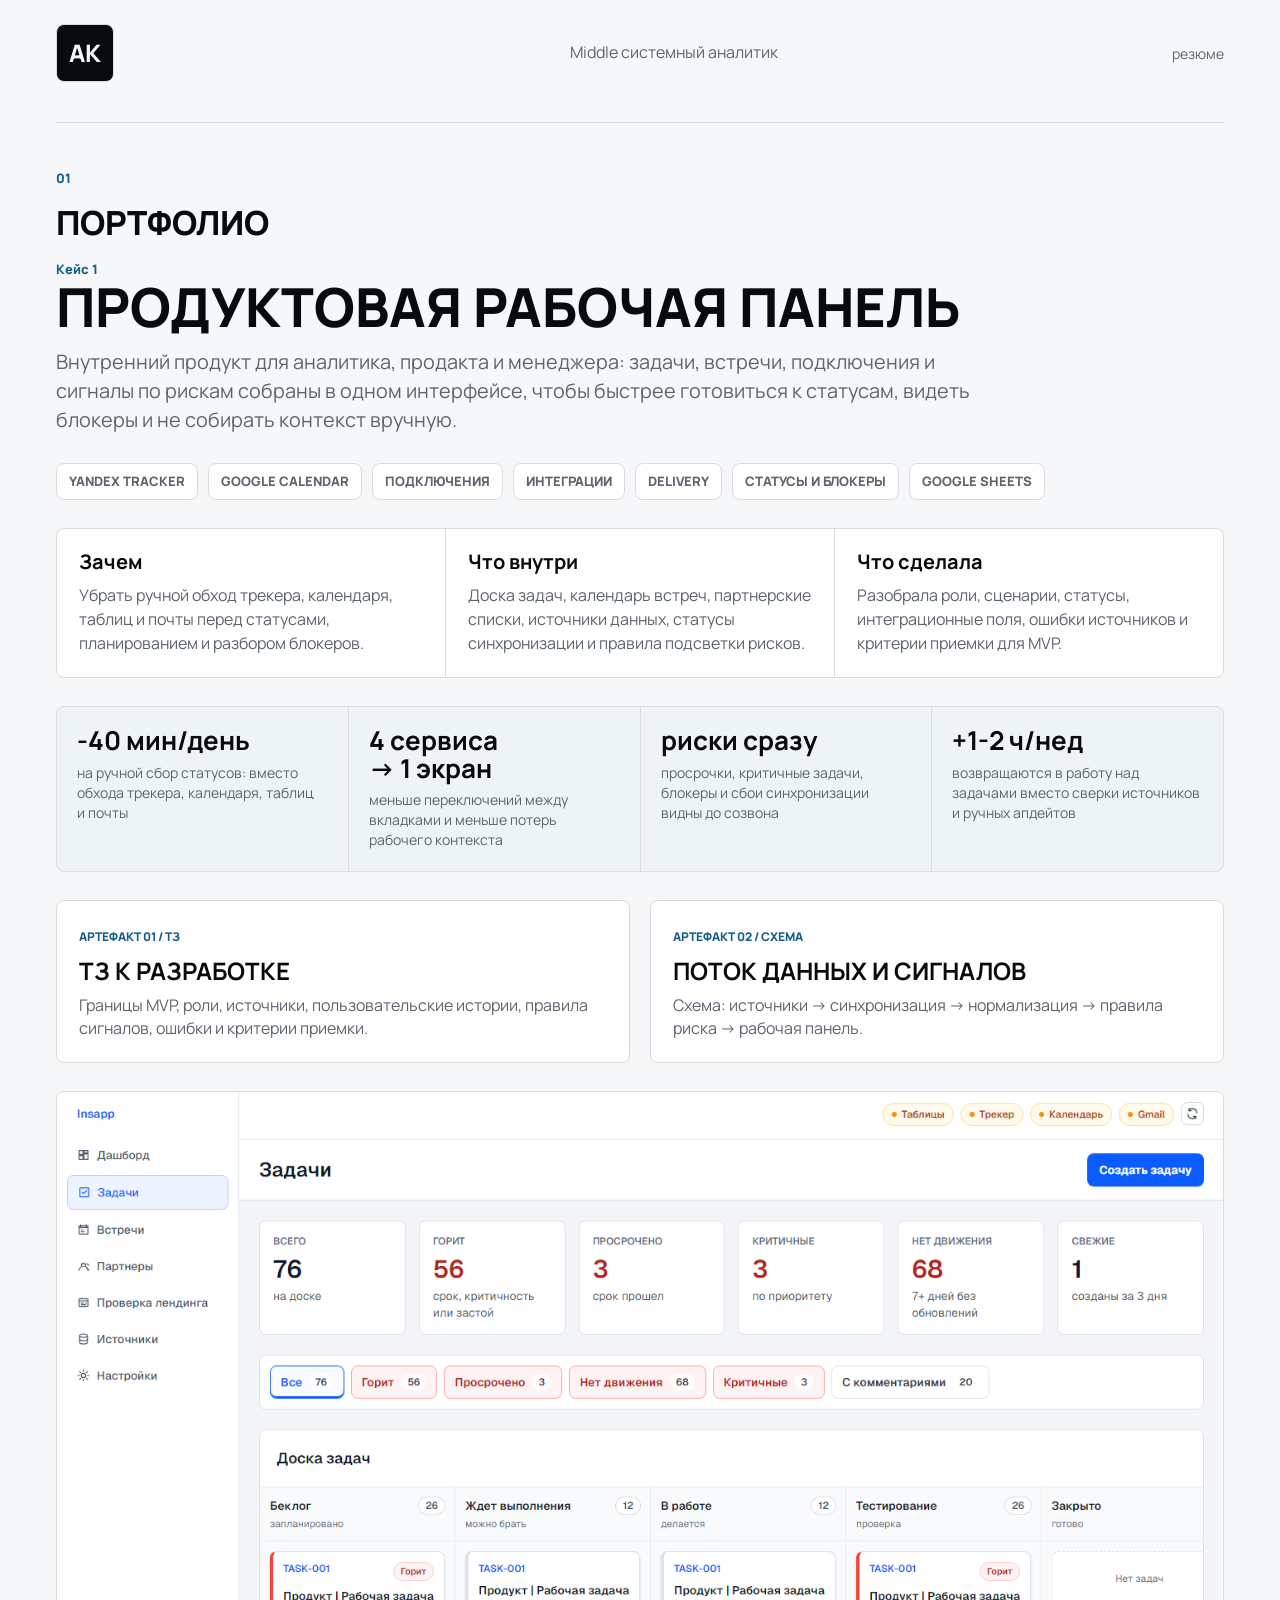
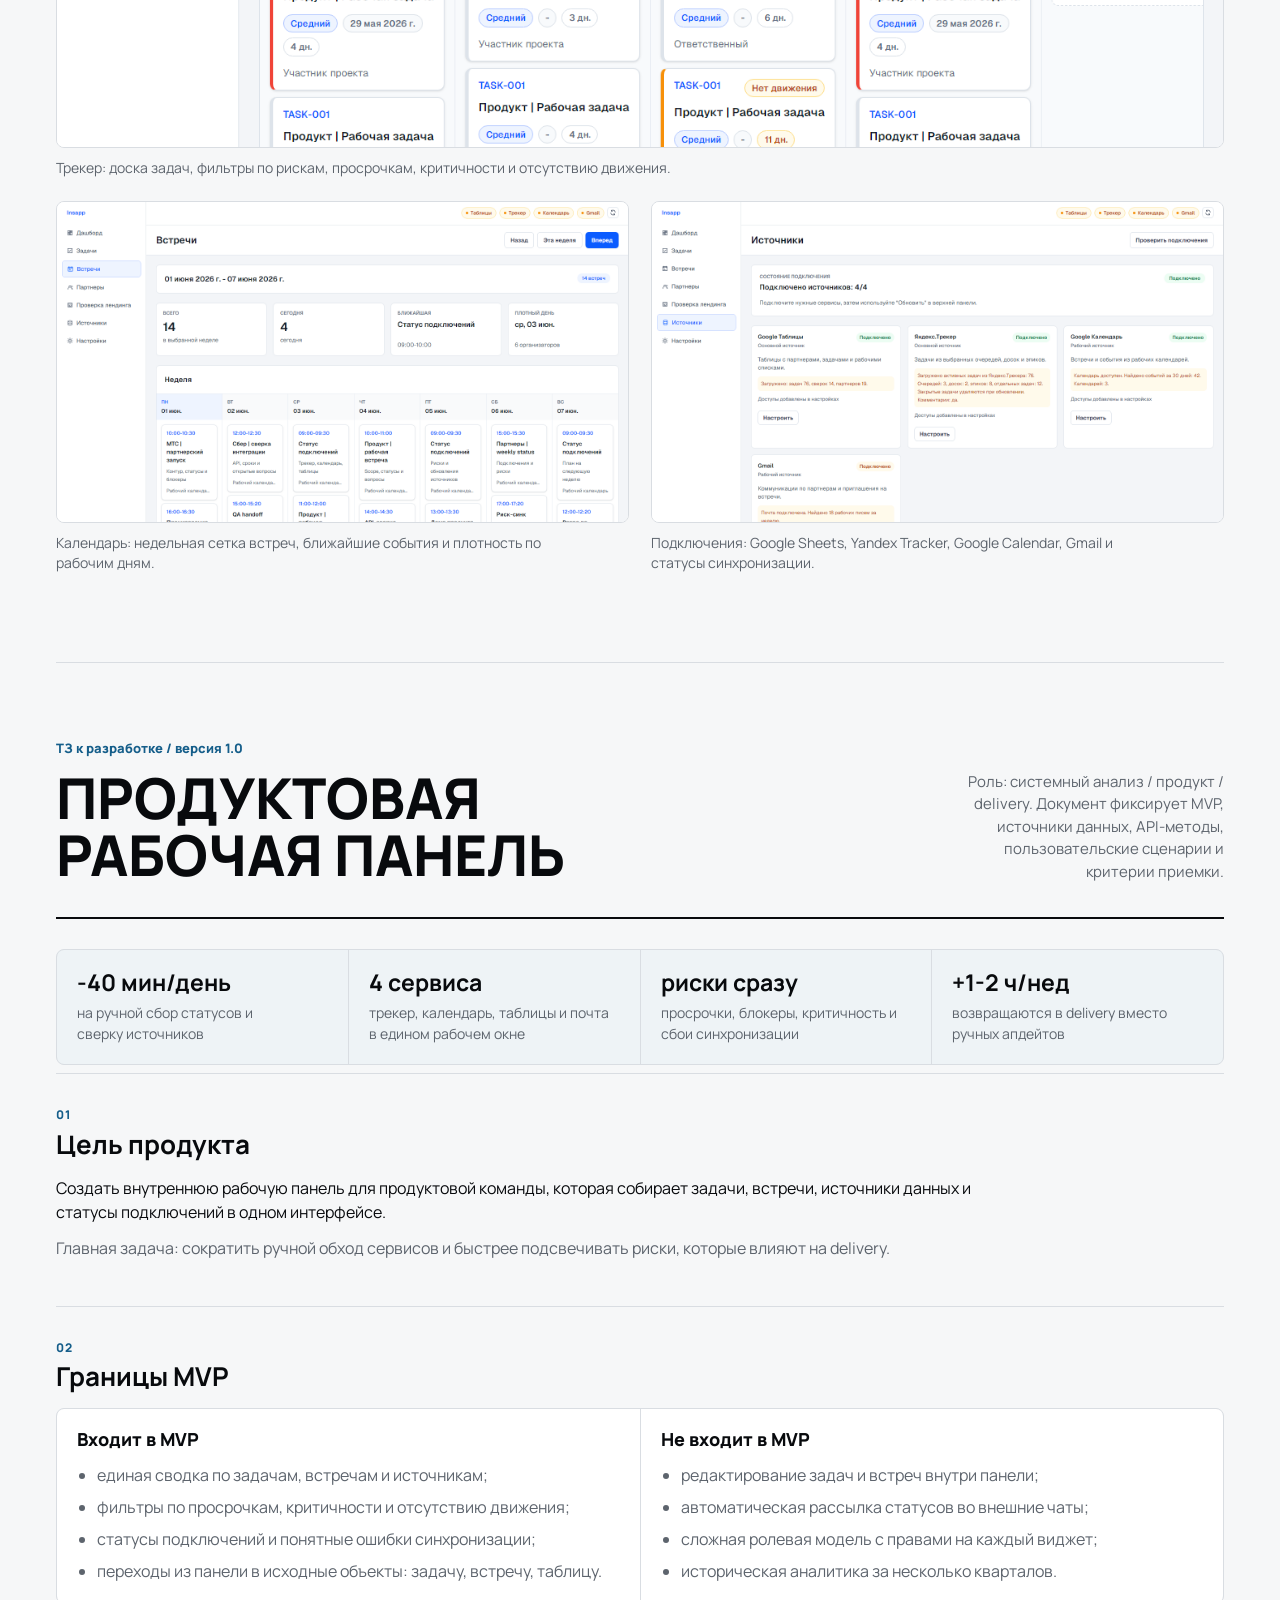
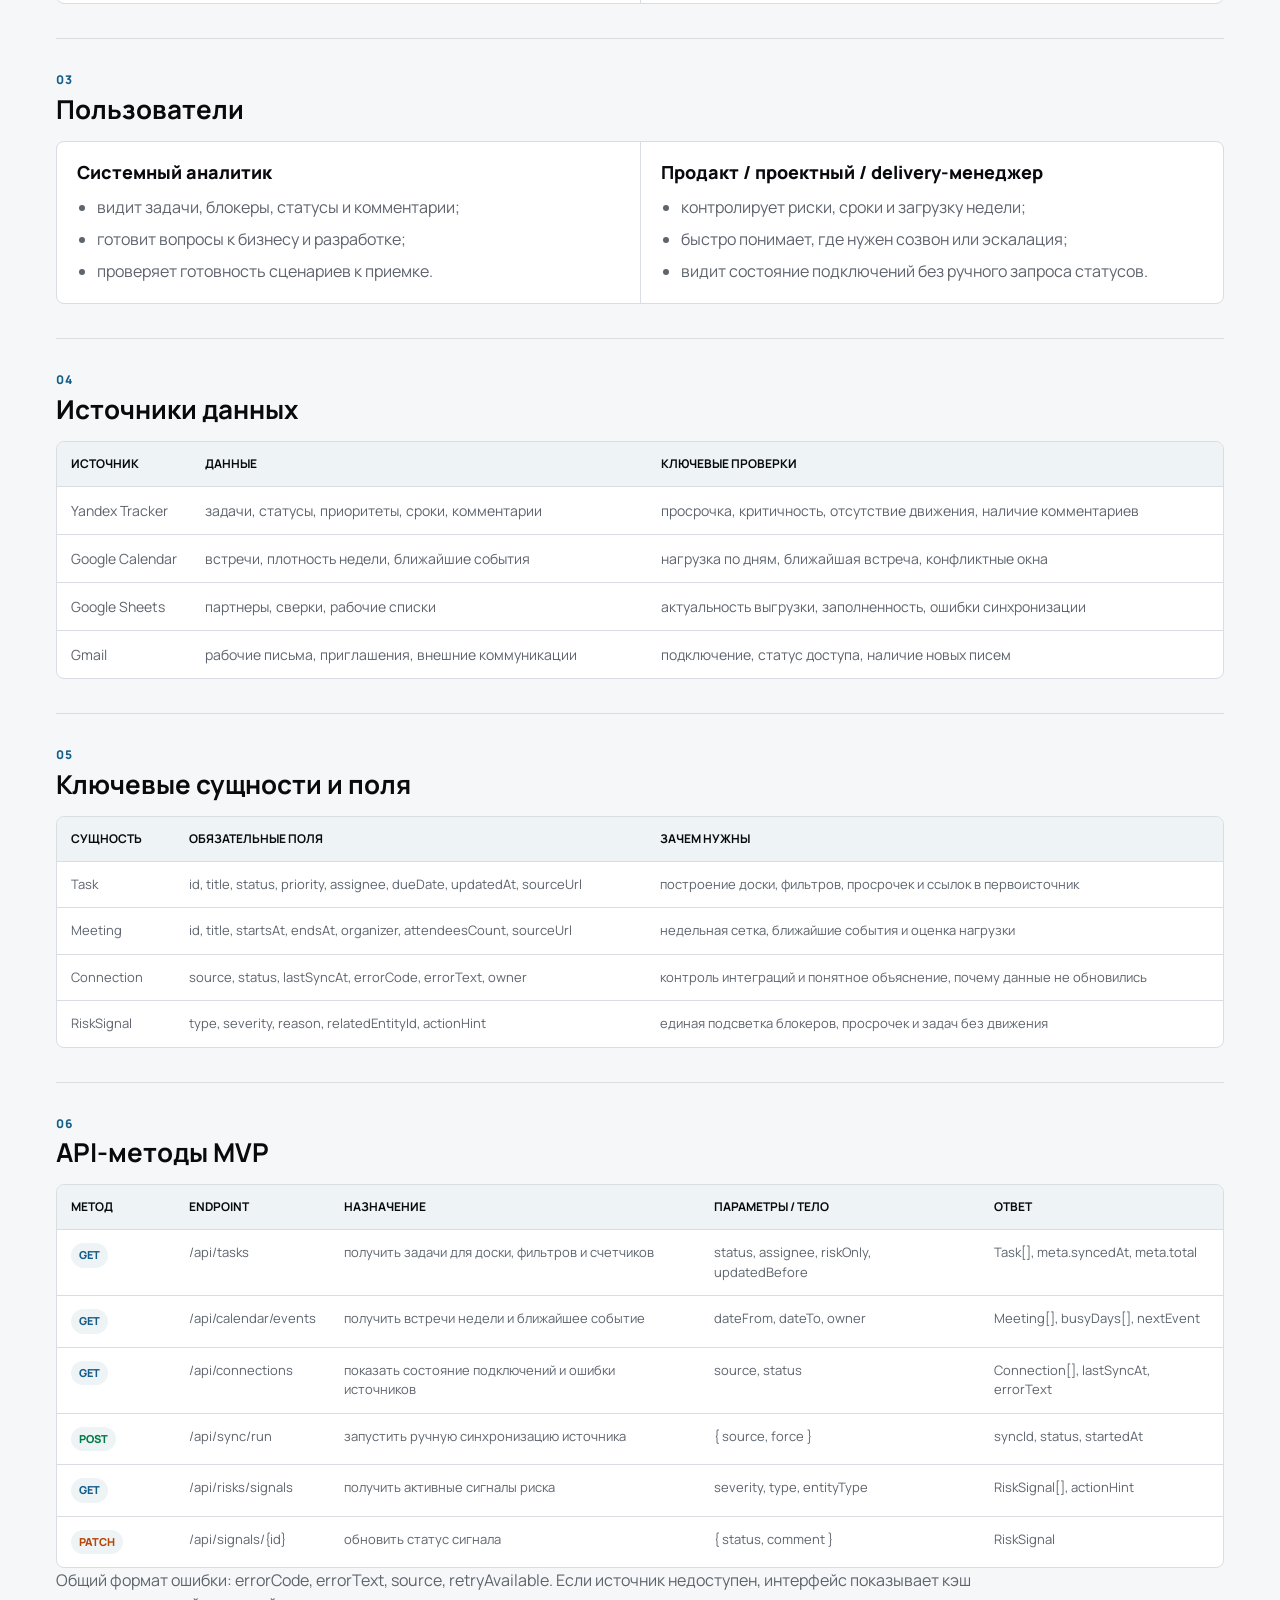
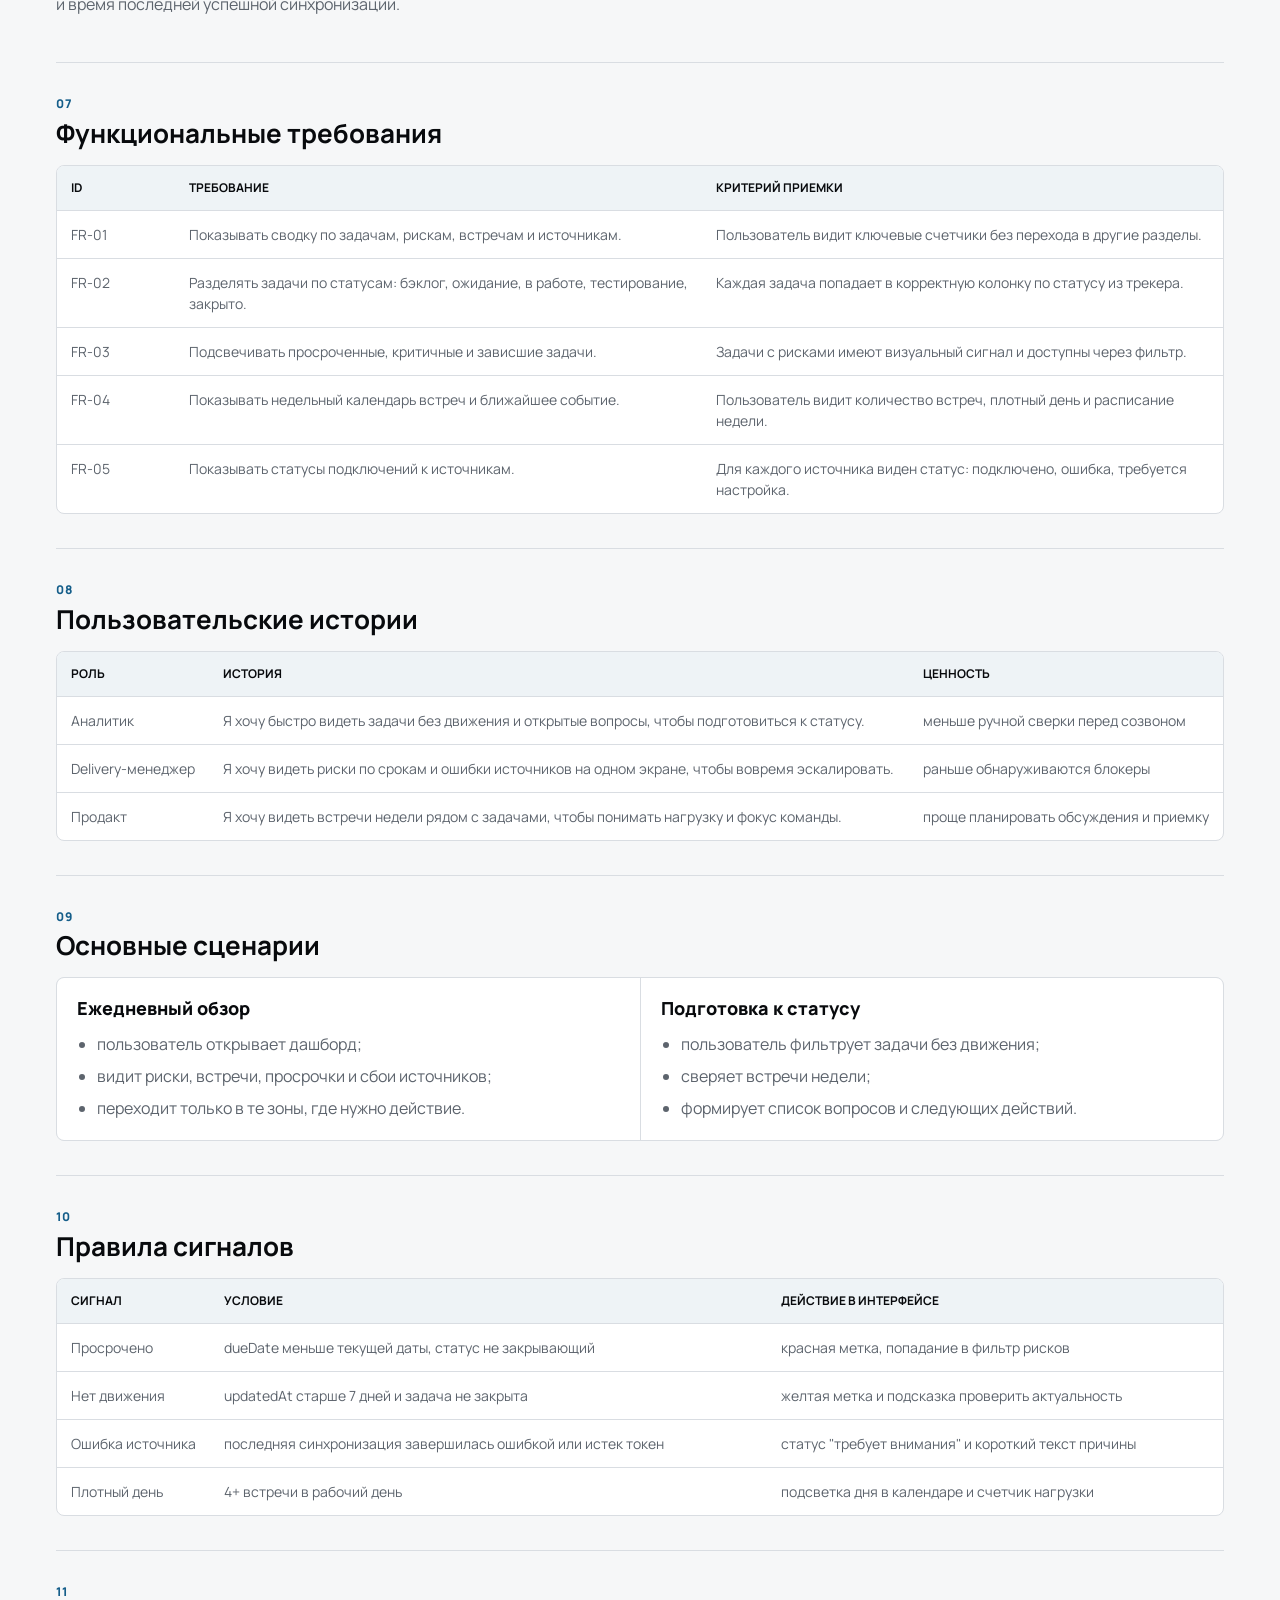
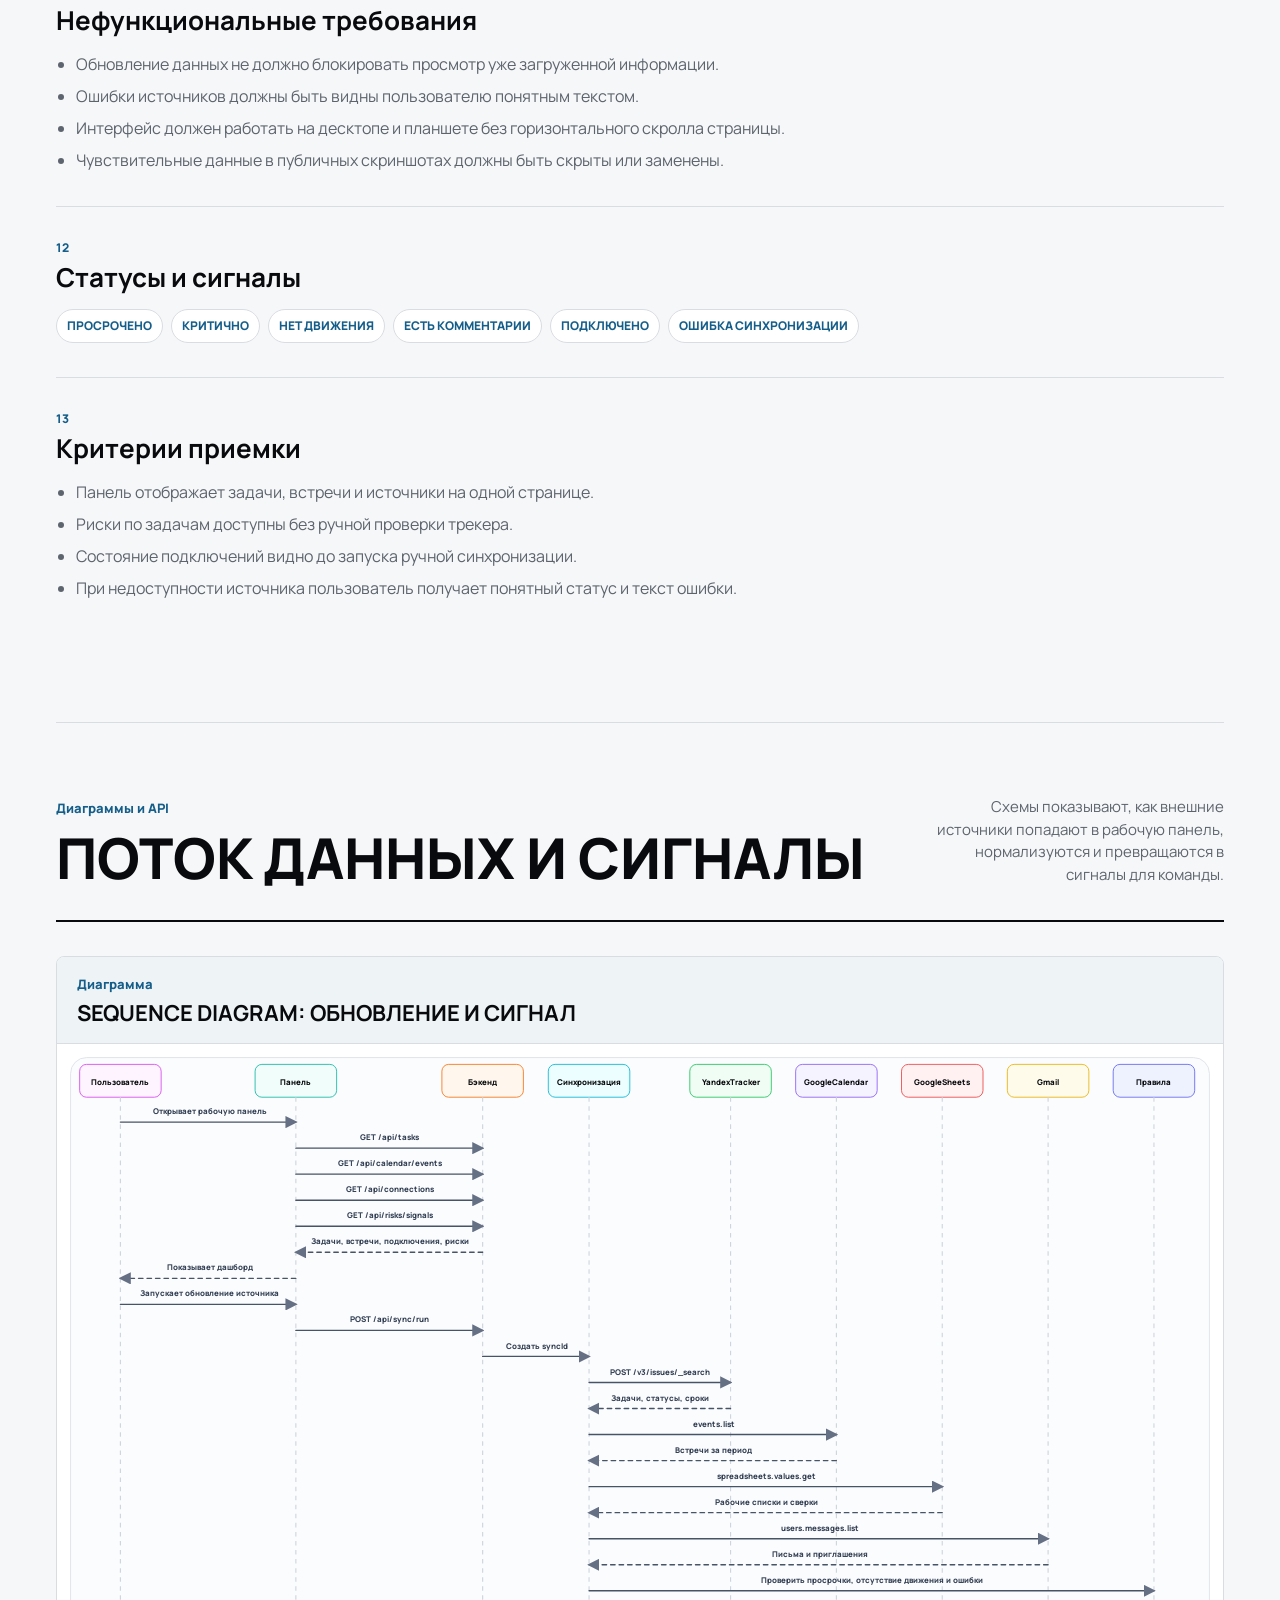
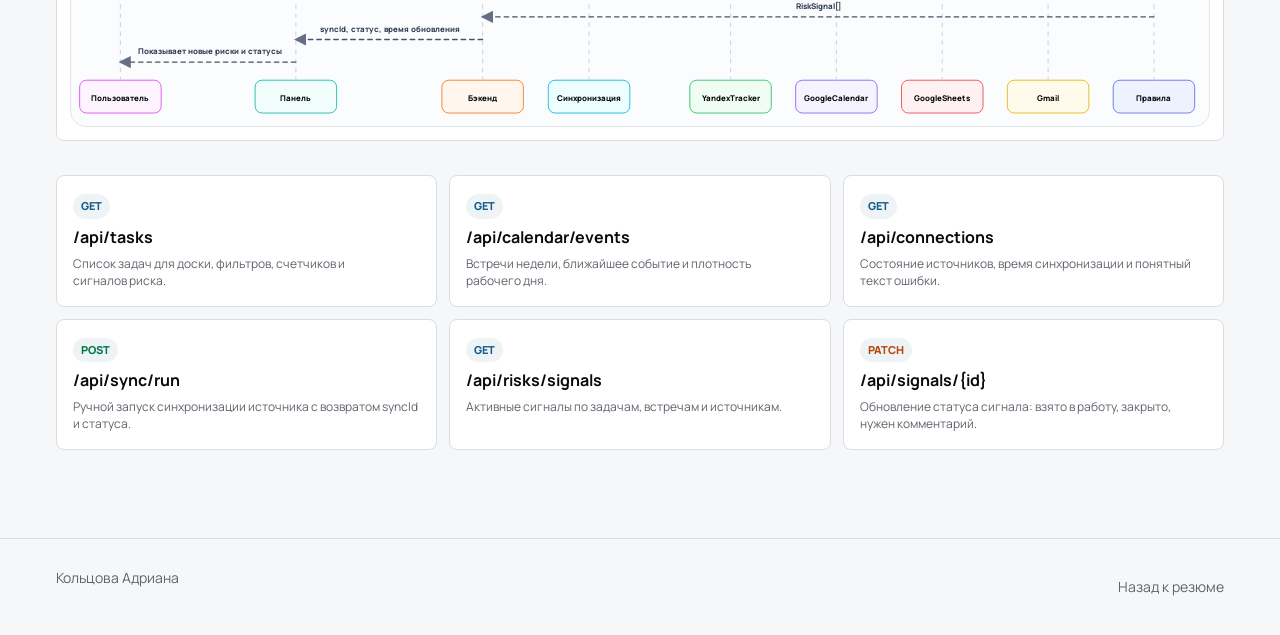
==== case-product-panel-diagram.html @ b6c33b80 "Update resume portfolio site" ====
<!doctype html>
<html lang="ru" data-theme="air">
  <head>
    <meta charset="utf-8" />
    <meta name="viewport" content="width=device-width, initial-scale=1" />
    <title>Диаграммы - Продуктовая рабочая панель</title>
    <meta http-equiv="refresh" content="0; url=portfolio.html#case-diagrams" />
    <link rel="canonical" href="portfolio.html#case-diagrams" />
    <script>
      window.location.replace("portfolio.html#case-diagrams");
    </script>
    <meta
      name="description"
      content="PDF-диаграммы продуктовой рабочей панели: поток данных и жизненный цикл сигнала."
    />
    <link rel="preconnect" href="https://fonts.googleapis.com" />
    <link rel="preconnect" href="https://fonts.gstatic.com" crossorigin />
    <link href="https://fonts.googleapis.com/css2?family=Manrope:wght@400;500;600;700;800&display=swap" rel="stylesheet" />
    <style>
      :root {
        color-scheme: light;
        --bg: #eef2f6;
        --ink: #101828;
        --muted: #475467;
        --line: #d0d5dd;
        --paper: #ffffff;
        --soft: #f2f4f7;
        --blue: #0b5cff;
        --blue-soft: #eef4ff;
        --green: #027a48;
        --green-soft: #ecfdf3;
        --amber: #b54708;
        --amber-soft: #fffaeb;
        --red: #b42318;
        --red-soft: #fef3f2;
      }

      * {
        box-sizing: border-box;
      }

      body {
        margin: 0;
        background: var(--bg);
        color: var(--ink);
        font-family: "Manrope", Arial, sans-serif;
        line-height: 1.45;
        word-break: normal;
        overflow-wrap: break-word;
      }

      .page {
        width: min(1180px, calc(100% - 32px));
        margin: 28px auto;
        padding: 42px;
        border: 1px solid var(--line);
        border-radius: 12px;
        background: var(--paper);
      }

      header {
        display: grid;
        grid-template-columns: minmax(0, 1fr) 320px;
        gap: 28px;
        align-items: end;
        padding-bottom: 28px;
        border-bottom: 2px solid var(--ink);
      }

      .case-topbar {
        display: grid;
        grid-template-columns: auto 1fr;
        gap: 18px;
        align-items: center;
        margin-bottom: 34px;
      }

      .case-brand {
        display: grid;
        width: 50px;
        height: 50px;
        place-items: center;
        border: 1px solid var(--line);
        border-radius: 8px;
        background: var(--ink);
        color: var(--bg);
        font-size: 20px;
        font-weight: 800;
        text-decoration: none;
      }

      .case-topnav {
        display: flex;
        flex-wrap: wrap;
        gap: 10px;
      }

      .case-topnav a {
        display: inline-flex;
        align-items: center;
        justify-content: center;
        min-height: 38px;
        padding: 8px 12px;
        border: 1px solid var(--line);
        border-radius: 8px;
        color: var(--muted);
        font-size: 12px;
        font-weight: 800;
        text-align: center;
        text-decoration: none;
        text-transform: uppercase;
        white-space: nowrap;
      }

      .case-topnav a:hover,
      .case-links a:hover {
        border-color: var(--blue);
        color: var(--blue);
      }

      .label,
      .kicker,
      .metric span {
        color: var(--blue);
        font-size: 12px;
        font-weight: 800;
        letter-spacing: 0.08em;
        text-transform: uppercase;
      }

      h1,
      h2,
      p {
        margin-top: 0;
      }

      h1,
      h2,
      h3,
      .signal-step strong,
      .metric strong,
      .api-card strong,
      .adapter-card strong,
      .contract strong {
        text-wrap: balance;
      }

      p,
      .note,
      .diagram-title p,
      .pill p,
      .signal-step p,
      .metric p,
      .api-card p,
      .adapter-card p,
      .contract p {
        text-wrap: pretty;
      }

      h1 {
        max-width: 820px;
        margin-bottom: 0;
        font-size: 44px;
        line-height: 1.04;
        letter-spacing: 0;
        text-transform: uppercase;
        text-wrap: balance;
      }

      .note {
        margin: 0;
        color: var(--muted);
        font-size: 14px;
        text-align: right;
      }

      .diagram-title {
        display: flex;
        justify-content: space-between;
        gap: 24px;
        align-items: end;
        margin: 0 0 20px;
      }

      .diagram-title h2 {
        margin: 6px 0 0;
        font-size: 24px;
        line-height: 1.12;
      }

      .diagram-title p {
        max-width: 430px;
        margin: 0;
        color: var(--muted);
        font-size: 13px;
        text-align: right;
      }

      .pipeline {
        display: grid;
        grid-template-columns: repeat(4, minmax(0, 1fr));
        gap: 34px;
      }

      .stage-card {
        position: relative;
        display: grid;
        grid-template-rows: auto 1fr;
        min-height: 360px;
        padding: 18px;
        border: 1px solid var(--line);
        border-radius: 12px;
        background: var(--paper);
      }

      .stage-card:not(:last-child)::before {
        content: "";
        position: absolute;
        top: 50%;
        right: -35px;
        width: 34px;
        height: 2px;
        background: #667085;
        transform: translateY(-50%);
      }

      .stage-card:not(:last-child)::after {
        content: "";
        position: absolute;
        top: 50%;
        right: -35px;
        width: 0;
        height: 0;
        border-top: 7px solid transparent;
        border-bottom: 7px solid transparent;
        border-left: 10px solid #667085;
        transform: translateY(-50%);
      }

      .stage-head {
        min-height: 86px;
        padding-bottom: 16px;
        border-bottom: 1px solid var(--line);
      }

      .stage-head h3 {
        margin: 7px 0 0;
        font-size: 20px;
        line-height: 1.12;
      }

      .stage-body {
        display: grid;
        gap: 10px;
        align-content: start;
        padding-top: 16px;
      }

      .pill {
        padding: 12px;
        border: 1px solid var(--line);
        border-radius: 9px;
        background: var(--soft);
      }

      .pill strong {
        display: block;
        margin-bottom: 5px;
        font-size: 15px;
        line-height: 1.12;
      }

      .pill p {
        margin: 0;
        color: var(--muted);
        font-size: 12px;
      }

      .source {
        background: var(--blue-soft);
        border-color: #84adff;
      }

      .source .pill {
        background: var(--paper);
        border-color: #b2ccff;
      }

      .process {
        background: var(--soft);
      }

      .rules {
        background: var(--amber-soft);
        border-color: #fdb022;
      }

      .rules .pill {
        background: var(--paper);
        border-color: #fedf89;
      }

      .rules .danger {
        background: var(--red-soft);
        border-color: #fda29b;
      }

      .result {
        background: var(--green-soft);
        border-color: #75e0a7;
      }

      .result .pill {
        background: var(--paper);
        border-color: #a6f4c5;
      }

      .signal-flow {
        display: grid;
        grid-template-columns: repeat(5, minmax(0, 1fr));
        gap: 24px;
        margin-top: 16px;
      }

      .signal-step {
        position: relative;
        min-height: 132px;
        padding: 16px;
        border: 1px solid var(--line);
        border-radius: 12px;
        background: var(--paper);
      }

      .signal-step:not(:last-child)::before {
        content: "";
        position: absolute;
        top: 50%;
        right: -24px;
        width: 24px;
        height: 2px;
        background: #667085;
        transform: translateY(-50%);
      }

      .signal-step:not(:last-child)::after {
        content: "";
        position: absolute;
        top: 50%;
        right: -24px;
        width: 0;
        height: 0;
        border-top: 7px solid transparent;
        border-bottom: 7px solid transparent;
        border-left: 10px solid #667085;
        transform: translateY(-50%);
      }

      .signal-step span {
        display: grid;
        width: 28px;
        height: 28px;
        place-items: center;
        margin-bottom: 14px;
        border-radius: 50%;
        background: var(--ink);
        color: var(--paper);
        font-size: 12px;
        font-weight: 800;
      }

      .signal-step strong {
        display: block;
        margin-bottom: 6px;
        font-size: 16px;
        line-height: 1.1;
      }

      .signal-step p {
        margin: 0;
        color: var(--muted);
        font-size: 12px;
      }

      .sequence-diagram {
        display: grid;
        gap: 1px;
        overflow-x: auto;
        border: 1px solid var(--line);
        border-radius: 12px;
        background: var(--line);
      }

      .sequence-title,
      .sequence-lanes,
      .sequence-row {
        display: grid;
        grid-template-columns: 42px repeat(5, minmax(148px, 1fr));
        min-width: 840px;
      }

      .sequence-title {
        grid-template-columns: 1fr;
        gap: 6px;
        min-width: 0;
        padding: 18px;
        background: var(--paper);
      }

      .sequence-title strong {
        font-size: 20px;
        line-height: 1.12;
        text-transform: uppercase;
      }

      .sequence-lanes span,
      .sequence-row > * {
        min-width: 0;
        padding: 12px;
        background: var(--paper);
      }

      .sequence-lanes {
        color: var(--blue);
        font-size: 12px;
        font-weight: 900;
        text-align: center;
        text-transform: uppercase;
      }

      .sequence-lanes::before {
        content: "";
        background: var(--soft);
      }

      .sequence-row span {
        display: grid;
        place-items: center;
        background: var(--ink);
        color: var(--paper);
        font-size: 12px;
        font-weight: 900;
      }

      .sequence-row p {
        position: relative;
        min-height: 58px;
        margin: 0;
        color: var(--muted);
        font-size: 12px;
        line-height: 1.4;
      }

      .sequence-row p:not(:empty)::before {
        content: "";
        position: absolute;
        top: 50%;
        left: -7px;
        width: 8px;
        height: 8px;
        border-radius: 50%;
        background: var(--blue);
        transform: translateY(-50%);
      }

      .metrics {
        display: grid;
        grid-template-columns: repeat(3, minmax(0, 1fr));
        gap: 14px;
        margin-top: 0;
      }

      .metric {
        padding: 16px;
        border: 1px solid var(--line);
        border-radius: 12px;
        background: var(--soft);
      }

      .metric strong {
        display: block;
        margin: 8px 0;
        font-size: 24px;
        line-height: 1;
      }

      .metric p {
        margin: 0;
        color: var(--muted);
        font-size: 13px;
      }

      .api-grid {
        display: grid;
        grid-template-columns: repeat(3, minmax(0, 1fr));
        gap: 12px;
        margin-top: 16px;
      }

      .api-card {
        min-width: 0;
        padding: 15px;
        border: 1px solid var(--line);
        border-radius: 12px;
        background: var(--paper);
      }

      .api-card strong {
        display: block;
        margin: 10px 0 8px;
        font-size: 16px;
        line-height: 1.12;
        overflow-wrap: anywhere;
      }

      .api-card p {
        margin: 0;
        color: var(--muted);
        font-size: 12px;
      }

      .method {
        display: inline-flex;
        align-items: center;
        min-height: 24px;
        padding: 4px 8px;
        border-radius: 999px;
        background: var(--blue-soft);
        color: var(--blue);
        font-size: 11px;
        font-weight: 800;
        white-space: nowrap;
      }

      .method.post {
        background: var(--green-soft);
        color: var(--green);
      }

      .method.patch {
        background: var(--amber-soft);
        color: var(--amber);
      }

      .contract {
        display: grid;
        grid-template-columns: 0.75fr 1fr 1fr;
        gap: 1px;
        overflow: hidden;
        margin-top: 16px;
        border: 1px solid var(--line);
        border-radius: 12px;
        background: var(--line);
      }

      .contract div {
        padding: 14px;
        background: var(--soft);
      }

      .contract strong {
        display: block;
        margin-bottom: 6px;
        font-size: 14px;
      }

      .contract p {
        margin: 0;
        color: var(--muted);
        font-size: 12px;
        overflow-wrap: anywhere;
      }

      .adapter-grid {
        display: grid;
        grid-template-columns: repeat(4, minmax(0, 1fr));
        gap: 12px;
        margin-top: 16px;
      }

      .adapter-card {
        padding: 14px;
        border: 1px solid #b2ccff;
        border-radius: 12px;
        background: var(--blue-soft);
      }

      .adapter-card span {
        display: inline-flex;
        margin-bottom: 9px;
        color: var(--blue);
        font-size: 11px;
        font-weight: 800;
        text-transform: uppercase;
      }

      .adapter-card strong {
        display: block;
        margin-bottom: 7px;
        font-size: 15px;
        line-height: 1.12;
        overflow-wrap: anywhere;
      }

      .adapter-card p {
        margin: 0;
        color: var(--muted);
        font-size: 12px;
      }

      main > section {
        padding: 34px 0;
      }

      main > section + section {
        border-top: 1px solid var(--line);
      }

      .case-links {
        display: flex;
        flex-wrap: wrap;
        gap: 10px;
        margin: 18px 0 0;
      }

      .case-links a {
        display: inline-flex;
        align-items: center;
        min-height: 38px;
        padding: 8px 12px;
        border: 1px solid var(--line);
        border-radius: 8px;
        color: var(--ink);
        font-size: 12px;
        font-weight: 800;
        text-decoration: none;
        text-transform: uppercase;
      }

      @media (max-width: 980px) {
        .page {
          width: 100%;
          margin: 0;
          padding: 24px;
          border: 0;
          border-radius: 0;
        }

        header,
        .case-topbar,
        .pipeline,
        .signal-flow,
        .metrics,
        .api-grid,
        .adapter-grid,
        .contract {
          grid-template-columns: 1fr;
        }

        .note,
        .diagram-title p {
          text-align: left;
        }

        .diagram-title {
          display: grid;
          gap: 10px;
        }

        .stage-card,
        .signal-step {
          min-height: auto;
        }

        .stage-card:not(:last-child)::before,
        .signal-step:not(:last-child)::before {
          top: auto;
          right: 50%;
          bottom: -24px;
          width: 2px;
          height: 24px;
          transform: translateX(50%);
        }

        .stage-card:not(:last-child)::after,
        .signal-step:not(:last-child)::after {
          top: auto;
          right: 50%;
          bottom: -34px;
          border-top: 10px solid #667085;
          border-right: 7px solid transparent;
          border-bottom: 0;
          border-left: 7px solid transparent;
          transform: translateX(50%);
        }

        h1 {
          font-size: 34px;
        }

        main > section {
          padding: 30px 0;
        }

        .case-links a {
          width: 100%;
          justify-content: center;
          text-align: center;
        }

        .case-topnav a {
          width: 100%;
          justify-content: center;
          white-space: normal;
        }
      }

      @media print {
        @page {
          size: A4 landscape;
          margin: 9mm;
        }

        :root {
          --bg: #ffffff;
          --ink: #101828;
          --muted: #475467;
          --line: #d0d5dd;
          --paper: #ffffff;
          --soft: #f2f4f7;
          --blue: #0b5cff;
          --blue-soft: #eef4ff;
          --green: #027a48;
          --green-soft: #ecfdf3;
          --amber: #b54708;
          --amber-soft: #fffaeb;
          --red: #b42318;
          --red-soft: #fef3f2;
        }

        body {
          background: #ffffff;
        }

        .page {
          width: auto;
          margin: 0;
          padding: 0;
          border: 0;
          border-radius: 0;
        }

        .pipeline {
          gap: 28px;
        }

        .stage-card:not(:last-child)::before {
          right: -29px;
          width: 28px;
        }

        .stage-card:not(:last-child)::after {
          right: -29px;
        }

        .stage-card,
        .signal-step,
        .sequence-diagram,
        .metric,
        .api-card,
        .adapter-card,
        .contract {
          break-inside: avoid;
        }

        .case-topbar,
        .case-links {
          display: none;
        }
      }
    </style>
  </head>
  <body>
    <main class="page">
      <div class="case-topbar">
        <a class="case-brand" href="index.html" aria-label="Кольцова Адриана">АК</a>
        <nav class="case-topnav" aria-label="Страницы кейса">
          <a href="index.html">Резюме</a>
          <a href="portfolio.html#case-work-machine">Портфолио</a>
          <a href="portfolio.html#case-tz">ТЗ</a>
          <a href="case-product-panel-diagram.html">Диаграммы и API</a>
        </nav>
      </div>

      <header>
        <div>
          <p class="label">Диаграммы / для PDF</p>
          <h1>Рабочая панель: поток данных и сигналы</h1>
        </div>
        <p class="note">
          Схемы показывают, как данные попадают в панель, превращаются в сигналы
          и помогают команде быстрее находить блокеры.
        </p>
      </header>

      <section aria-label="Диаграмма потока данных">
        <div class="diagram-title">
          <div>
            <span class="kicker">Диаграмма 01</span>
            <h2>Поток данных в рабочую панель</h2>
          </div>
          <p>Основной контур: от внешних сервисов до экранов, которые использует аналитик, продакт или менеджер.</p>
        </div>

        <div class="pipeline">
          <article class="stage-card source">
            <div class="stage-head">
              <span class="kicker">01 вход</span>
              <h3>Источники</h3>
            </div>
            <div class="stage-body">
              <div class="pill"><strong>Yandex Tracker</strong><p>задачи, статусы, сроки, приоритеты</p></div>
              <div class="pill"><strong>Google Calendar</strong><p>встречи, нагрузка, ближайшие события</p></div>
              <div class="pill"><strong>Google Sheets</strong><p>партнеры, сверки, рабочие списки</p></div>
              <div class="pill"><strong>Gmail</strong><p>письма, приглашения, коммуникации</p></div>
            </div>
          </article>

          <article class="stage-card process">
            <div class="stage-head">
              <span class="kicker">02 обработка</span>
              <h3>Единая модель</h3>
            </div>
            <div class="stage-body">
              <div class="pill"><strong>Проверка доступа</strong><p>подключение, токен, понятная ошибка</p></div>
              <div class="pill"><strong>Нормализация</strong><p>id, владелец, срок, статус, ссылка</p></div>
              <div class="pill"><strong>Свежесть данных</strong><p>последняя синхронизация и источник</p></div>
            </div>
          </article>

          <article class="stage-card rules">
            <div class="stage-head">
              <span class="kicker">03 логика</span>
              <h3>Правила сигналов</h3>
            </div>
            <div class="stage-body">
              <div class="pill danger"><strong>Просрочка</strong><p>срок прошел, задача не закрыта</p></div>
              <div class="pill"><strong>Нет движения</strong><p>нет обновлений 7+ дней</p></div>
              <div class="pill"><strong>Сбой источника</strong><p>ошибка доступа или синхронизации</p></div>
              <div class="pill"><strong>Плотный день</strong><p>4+ встречи в рабочем дне</p></div>
            </div>
          </article>

          <article class="stage-card result">
            <div class="stage-head">
              <span class="kicker">04 выход</span>
              <h3>Рабочие экраны</h3>
            </div>
            <div class="stage-body">
              <div class="pill"><strong>Дашборд</strong><p>фокус дня и общая картина</p></div>
              <div class="pill"><strong>Доска задач</strong><p>статусы, фильтры, блокеры</p></div>
              <div class="pill"><strong>Календарь</strong><p>неделя, встречи, загрузка</p></div>
              <div class="pill"><strong>Подключения</strong><p>источники, ошибки, время обновления</p></div>
            </div>
          </article>
        </div>
      </section>

      <section aria-label="Диаграмма жизненного цикла сигнала">
        <div class="diagram-title">
          <div>
            <span class="kicker">Диаграмма 02</span>
            <h2>Жизненный цикл сигнала риска</h2>
          </div>
          <p>Эта схема показывает, что происходит после обновления данных и как сигнал превращается в действие команды.</p>
        </div>

        <div class="signal-flow">
          <article class="signal-step">
            <span>1</span>
            <strong>Данные обновились</strong>
            <p>панель получила задачи, встречи и статусы источников</p>
          </article>
          <article class="signal-step">
            <span>2</span>
            <strong>Правило сработало</strong>
            <p>найдена просрочка, сбой источника или задача без движения</p>
          </article>
          <article class="signal-step">
            <span>3</span>
            <strong>Сигнал показан</strong>
            <p>риск виден в дашборде, фильтре или карточке задачи</p>
          </article>
          <article class="signal-step">
            <span>4</span>
            <strong>Команда действует</strong>
            <p>появляется вопрос, созвон, эскалация или обновление статуса</p>
          </article>
          <article class="signal-step">
            <span>5</span>
            <strong>Риск закрыт</strong>
            <p>задача обновлена, источник восстановлен, блокер снят</p>
          </article>
        </div>
      </section>

      <section aria-label="Sequence diagram синхронизации источников">
        <div class="diagram-title">
          <div>
            <span class="kicker">Диаграмма 03</span>
            <h2>Sequence diagram: синхронизация источников</h2>
          </div>
          <p>Сценарий показывает, как пользователь запускает обновление, а панель получает данные и показывает риск.</p>
        </div>

        <div class="sequence-diagram" aria-label="Sequence diagram: синхронизация источников и показ сигнала">
          <div class="sequence-title">
            <span class="kicker">Sequence diagram</span>
            <strong>Синхронизация источников и показ сигнала</strong>
          </div>
          <div class="sequence-lanes">
            <span>Пользователь</span>
            <span>Рабочая панель</span>
            <span>Sync API</span>
            <span>Внешние источники</span>
            <span>Risk Engine</span>
          </div>
          <div class="sequence-row">
            <span>1</span>
            <p>открывает панель</p>
            <p>GET /api/tasks, /api/calendar/events, /api/connections</p>
            <p>запрашивает актуальные данные</p>
            <p>Yandex Tracker, Calendar, Sheets, Gmail</p>
            <p></p>
          </div>
          <div class="sequence-row">
            <span>2</span>
            <p></p>
            <p>показывает кэш и время последней синхронизации</p>
            <p>нормализует задачи, встречи и статусы источников</p>
            <p>возвращают данные или понятную ошибку</p>
            <p></p>
          </div>
          <div class="sequence-row">
            <span>3</span>
            <p>запускает ручную синхронизацию</p>
            <p>POST /api/sync/run</p>
            <p>создает syncId и обновляет источник</p>
            <p>возвращают результат обновления</p>
            <p>проверяет просрочку, критичность и отсутствие движения</p>
          </div>
          <div class="sequence-row">
            <span>4</span>
            <p>видит сигнал и переходит в задачу</p>
            <p>GET /api/risks/signals</p>
            <p>возвращает активные сигналы</p>
            <p></p>
            <p>формирует reason и actionHint</p>
          </div>
        </div>
      </section>

      <section aria-label="API методы панели">
        <div class="diagram-title">
          <div>
            <span class="kicker">Диаграмма 04</span>
            <h2>API-методы и контракты данных</h2>
          </div>
          <p>Минимальный набор ручек для MVP: получение данных, запуск синхронизации и работа с сигналами риска.</p>
        </div>

        <div class="api-grid">
          <article class="api-card">
            <span class="method">GET</span>
            <strong>/api/tasks</strong>
            <p>Параметры: status, assignee, riskOnly, updatedBefore. Ответ: список задач для доски и фильтров.</p>
          </article>
          <article class="api-card">
            <span class="method">GET</span>
            <strong>/api/calendar/events</strong>
            <p>Параметры: dateFrom, dateTo, owner. Ответ: встречи недели, ближайшее событие и плотность дня.</p>
          </article>
          <article class="api-card">
            <span class="method">GET</span>
            <strong>/api/connections</strong>
            <p>Параметры: source, status. Ответ: состояние источников, время синхронизации и текст ошибки.</p>
          </article>
          <article class="api-card">
            <span class="method post">POST</span>
            <strong>/api/sync/run</strong>
            <p>Тело: source, force. Ответ: syncId, status, startedAt. Запускает ручное обновление источника.</p>
          </article>
          <article class="api-card">
            <span class="method">GET</span>
            <strong>/api/risks/signals</strong>
            <p>Параметры: severity, type, entityType. Ответ: активные сигналы по задачам, встречам и источникам.</p>
          </article>
          <article class="api-card">
            <span class="method patch">PATCH</span>
            <strong>/api/signals/{id}</strong>
            <p>Тело: status, comment. Ответ: обновленный сигнал. Нужен для отметки "взято в работу" или "закрыто".</p>
          </article>
        </div>

        <div class="adapter-grid" aria-label="Методы внешних API источников">
          <article class="adapter-card">
            <span>Yandex Tracker REST</span>
            <strong>POST /v3/issues/_search</strong>
            <p>получение задач по фильтру: очередь, статус, исполнитель, дата обновления</p>
          </article>
          <article class="adapter-card">
            <span>Google Calendar API</span>
            <strong>events.list</strong>
            <p>получение встреч за период: timeMin, timeMax, calendarId, singleEvents</p>
          </article>
          <article class="adapter-card">
            <span>Google Sheets API</span>
            <strong>spreadsheets.values.get</strong>
            <p>чтение рабочих списков, партнеров, сверок и справочников</p>
          </article>
          <article class="adapter-card">
            <span>Gmail API</span>
            <strong>users.messages.list</strong>
            <p>проверка входящих коммуникаций и приглашений по рабочим фильтрам</p>
          </article>
        </div>

        <div class="contract" aria-label="Общий формат ответа API">
          <div>
            <strong>Успешный ответ</strong>
            <p>{ data, meta: { source, syncedAt, total } }</p>
          </div>
          <div>
            <strong>Ошибка источника</strong>
            <p>{ errorCode, errorText, source, retryAvailable }</p>
          </div>
          <div>
            <strong>Общее правило</strong>
            <p>панель показывает кэш и время последней синхронизации, если источник временно недоступен</p>
          </div>
        </div>
      </section>

      <section class="metrics" aria-label="Эффект от продукта">
        <article class="metric">
          <span>экономия времени</span>
          <strong>-40 мин/день</strong>
          <p>на ручной сбор статусов из трекера, календаря, таблиц и почты</p>
        </article>
        <article class="metric">
          <span>меньше переключений</span>
          <strong>4 сервиса → 1 экран</strong>
          <p>контекст задачи, встречи и подключения видны рядом</p>
        </article>
        <article class="metric">
          <span>раньше видны блокеры</span>
          <strong>риски до созвона</strong>
          <p>команда приходит на статус уже с понятным списком проблем</p>
        </article>
      </section>
    </main>
  </body>
</html>
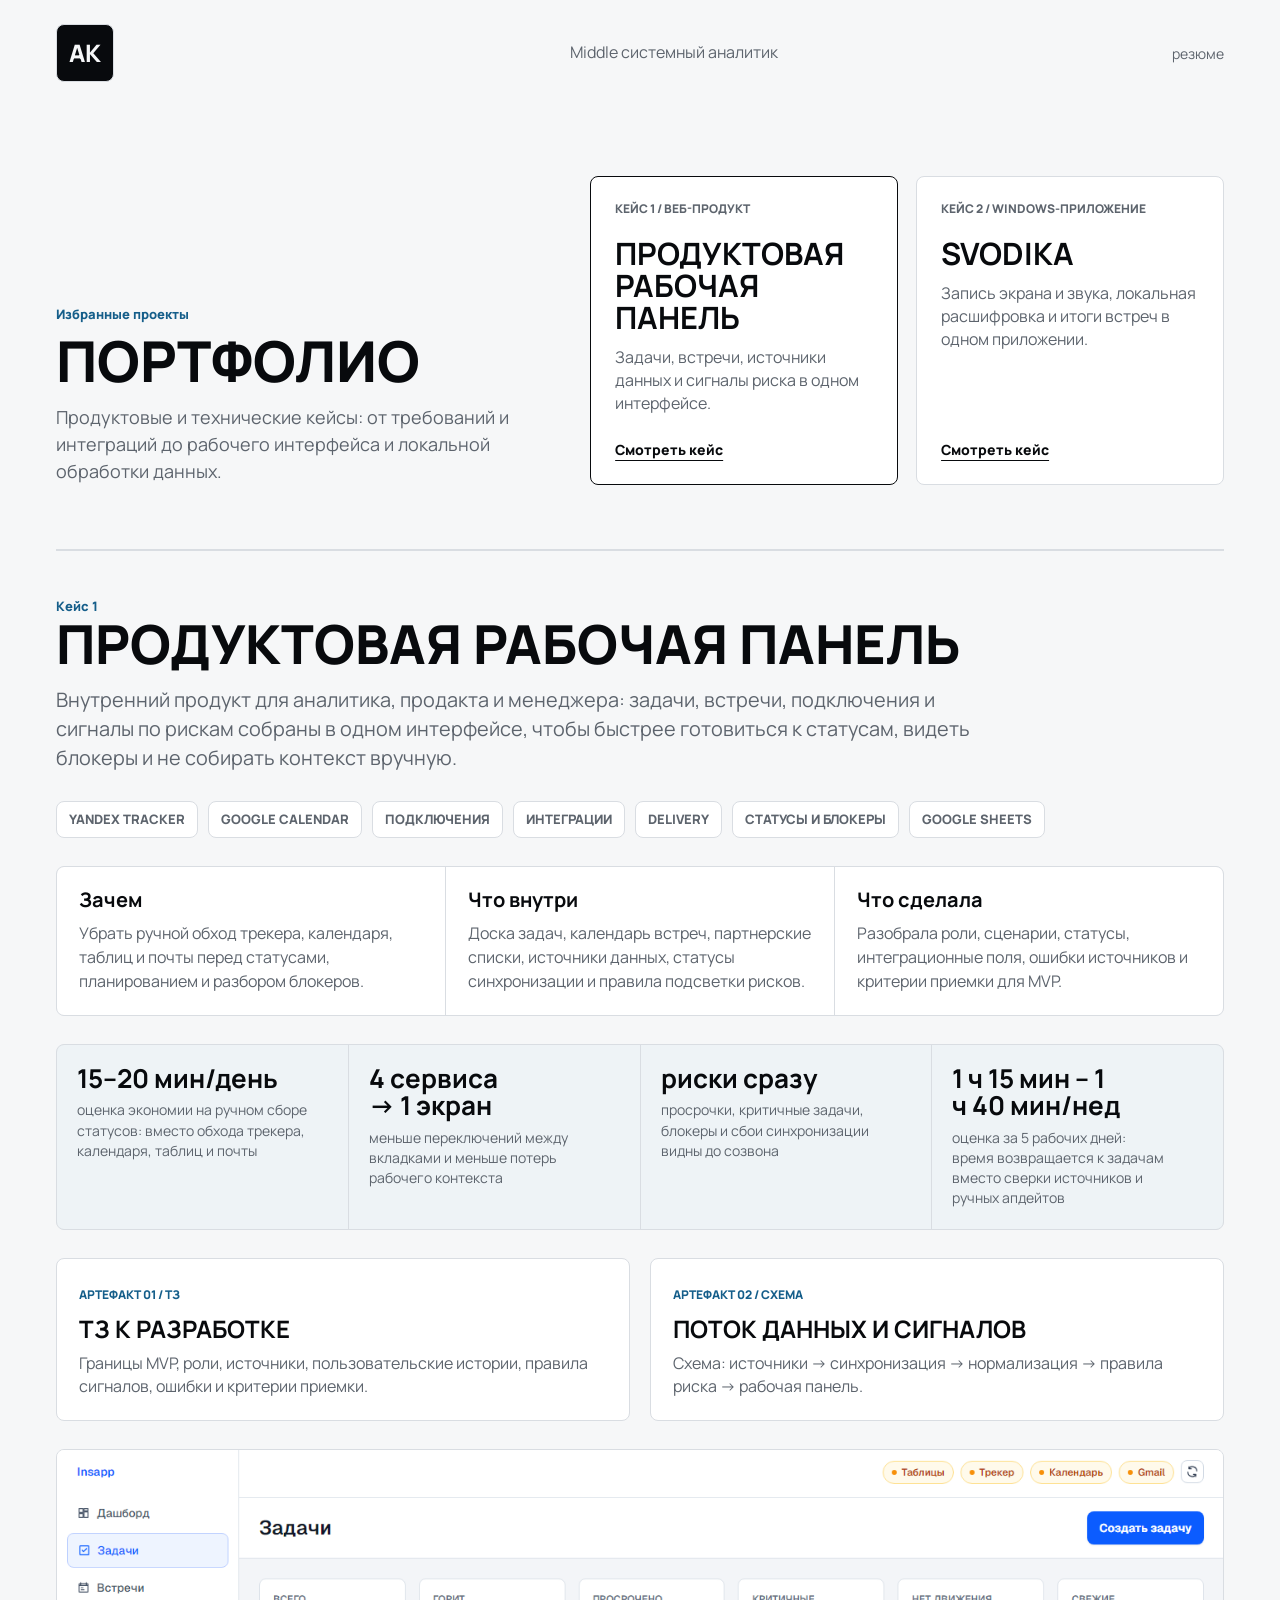
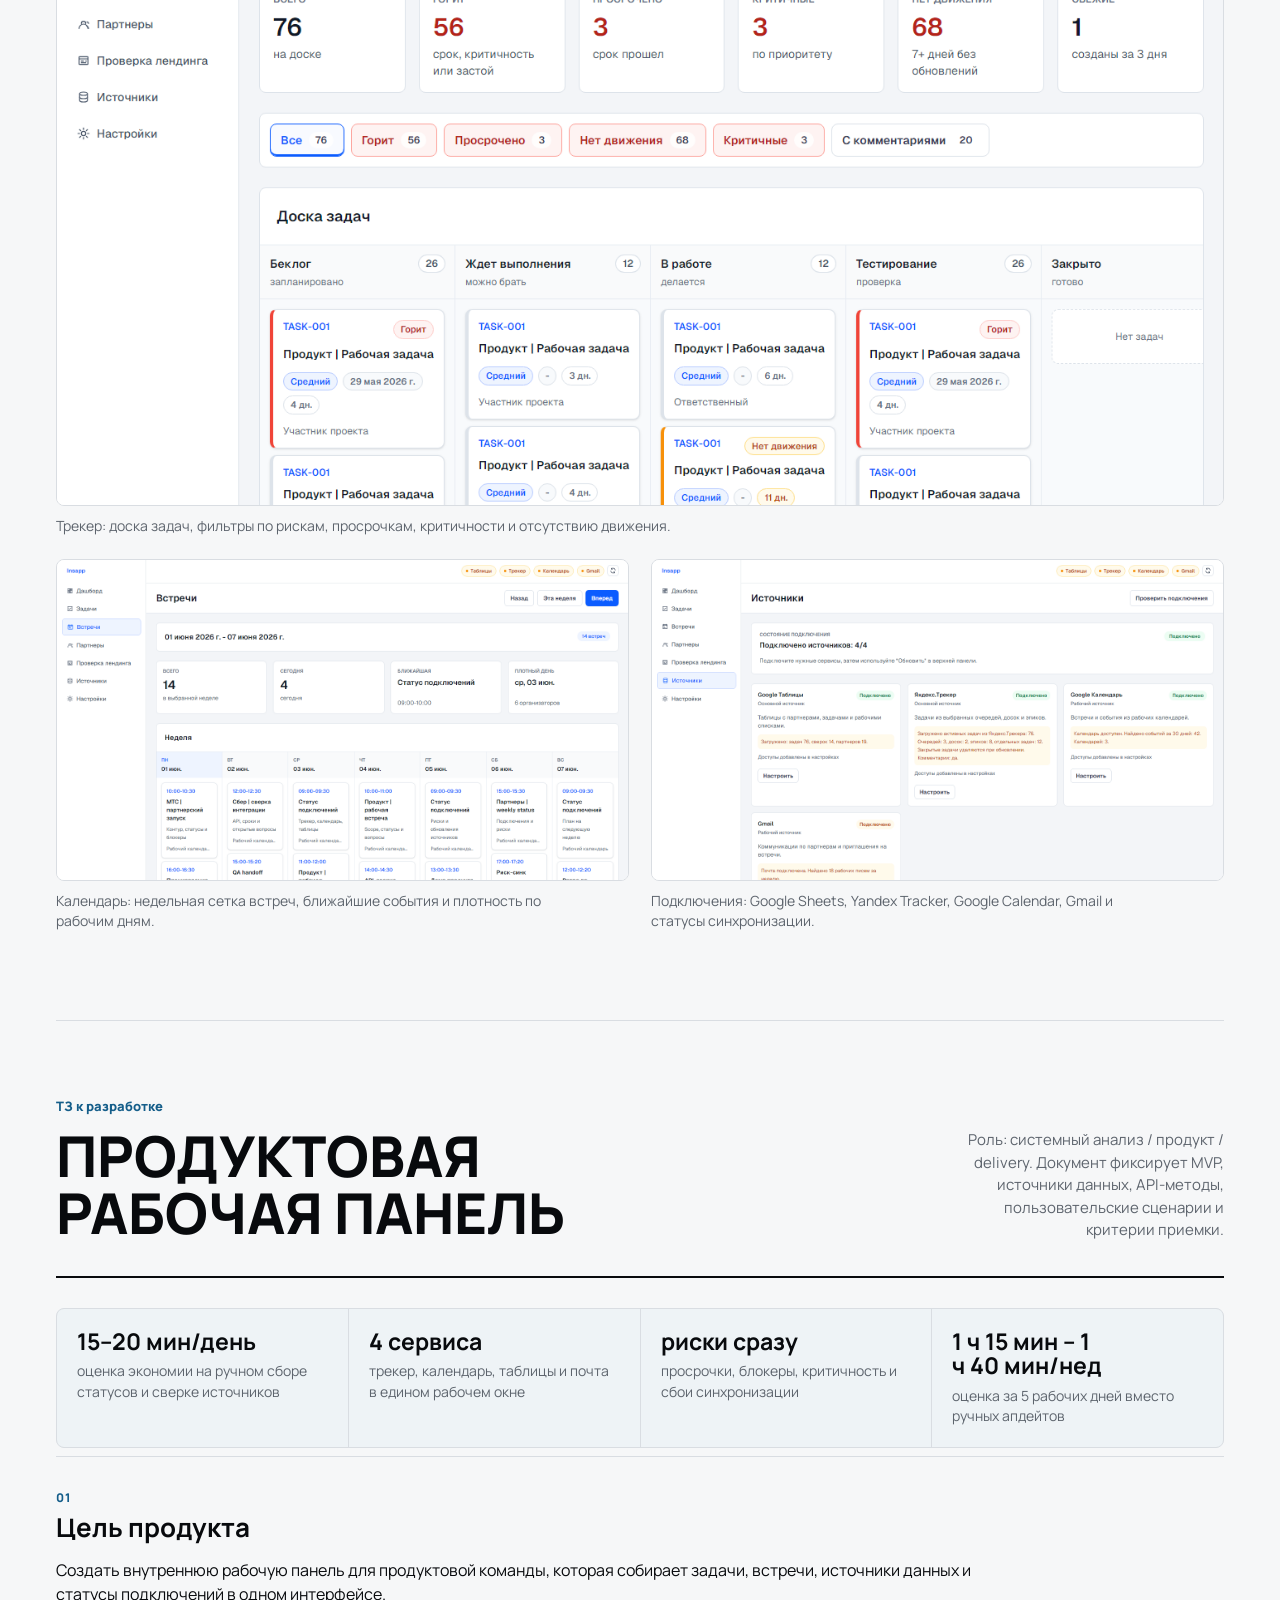
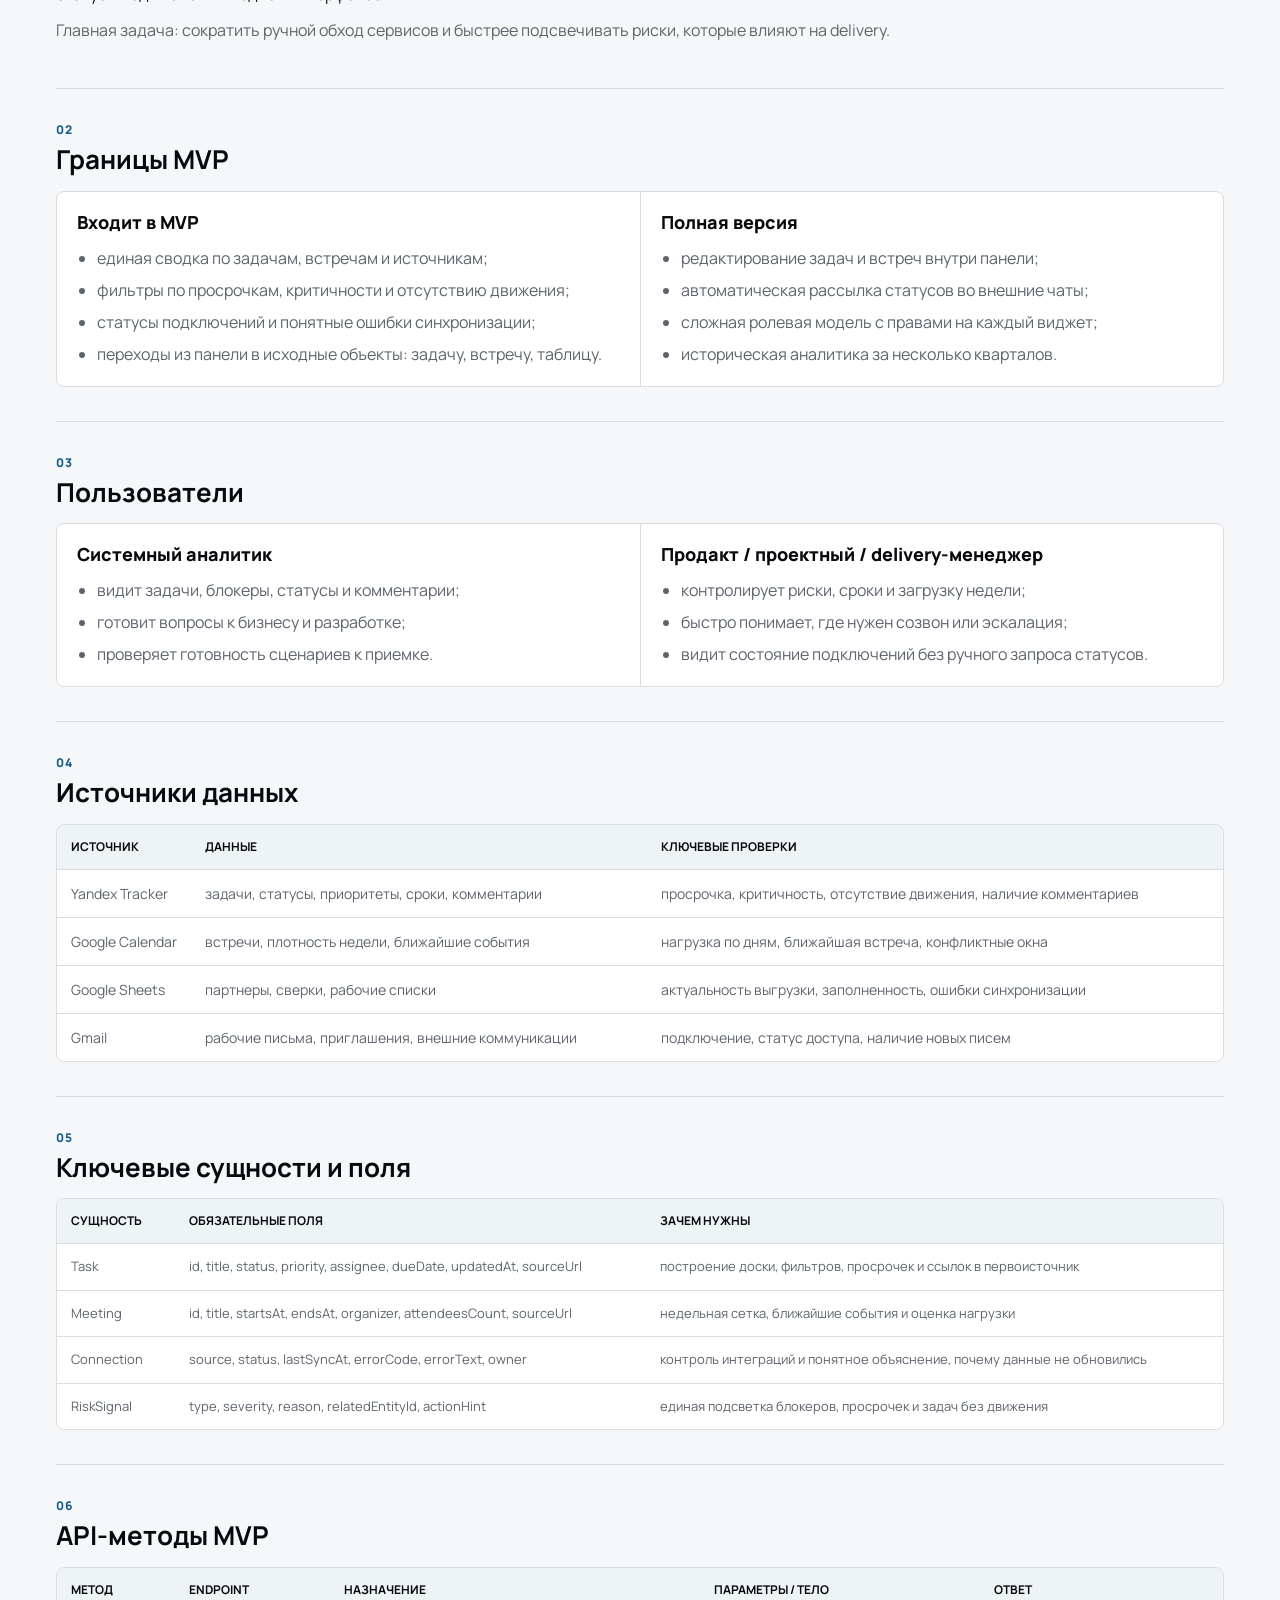
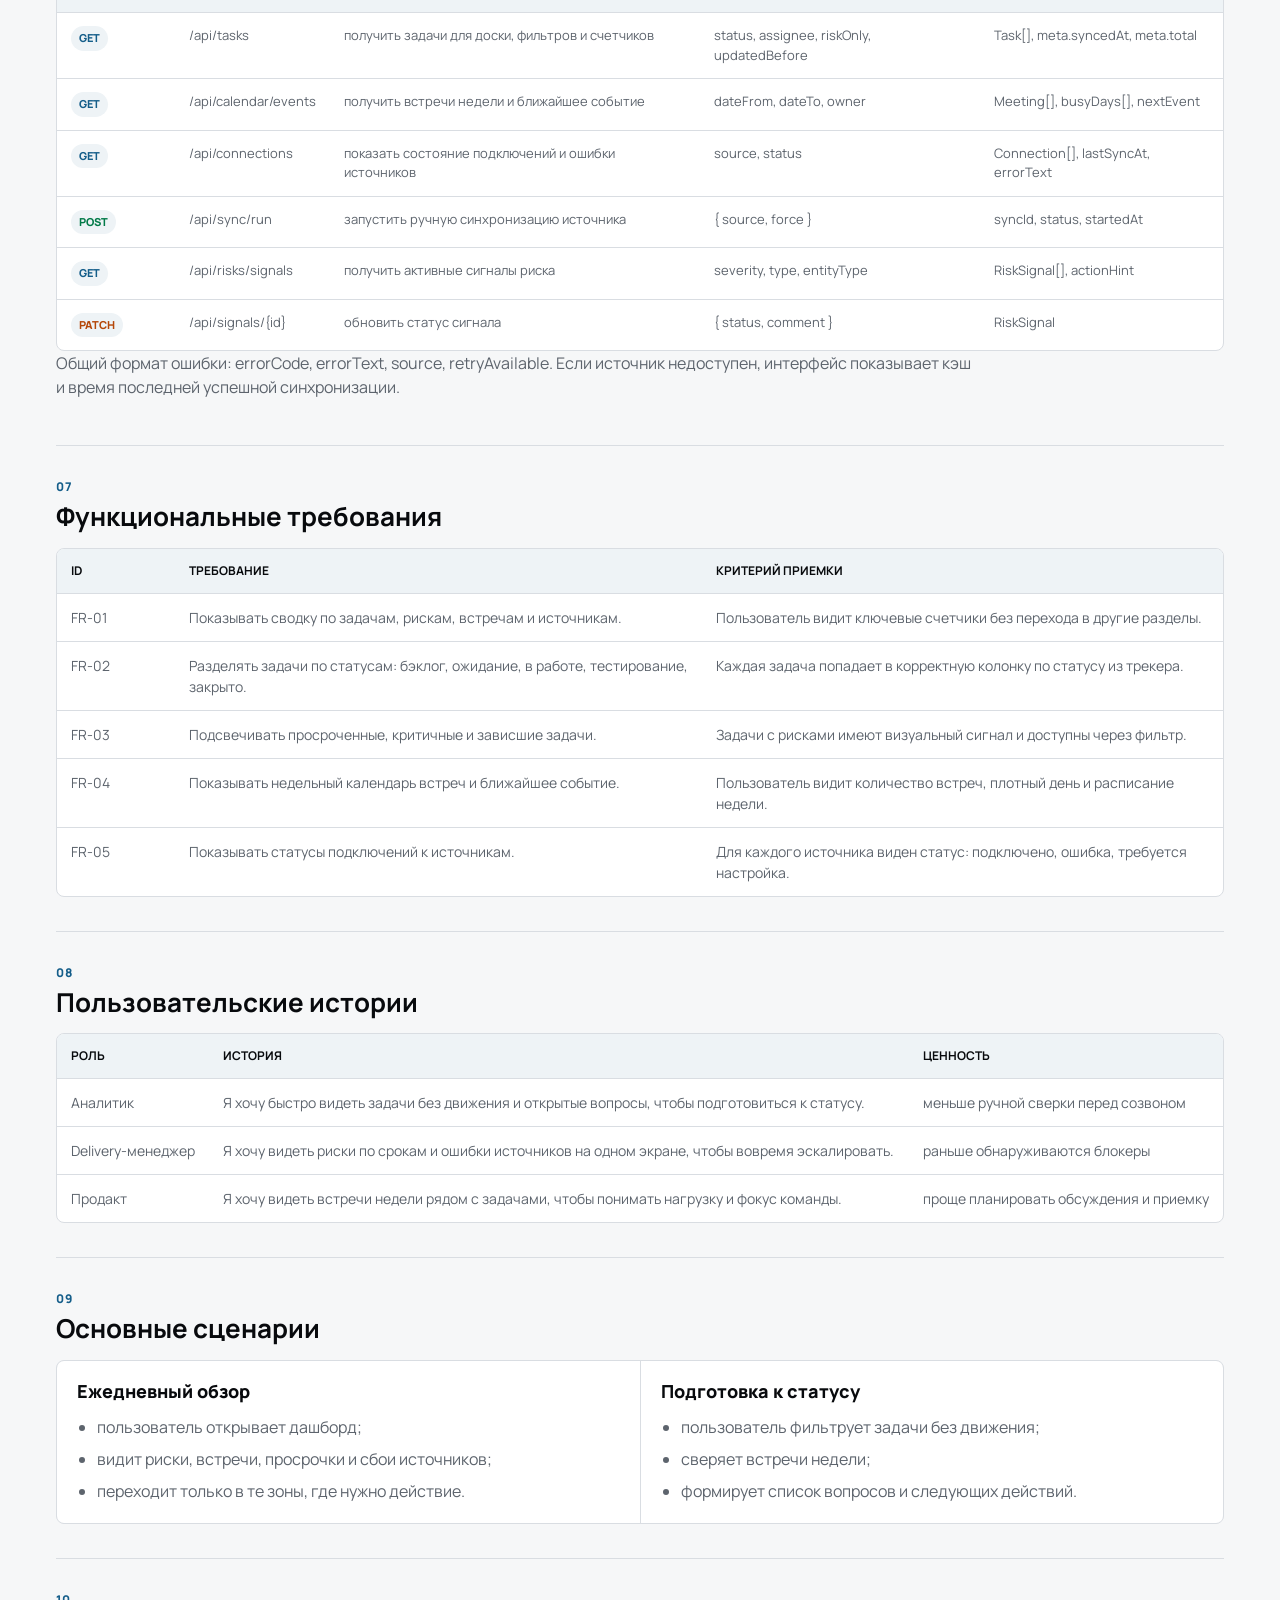
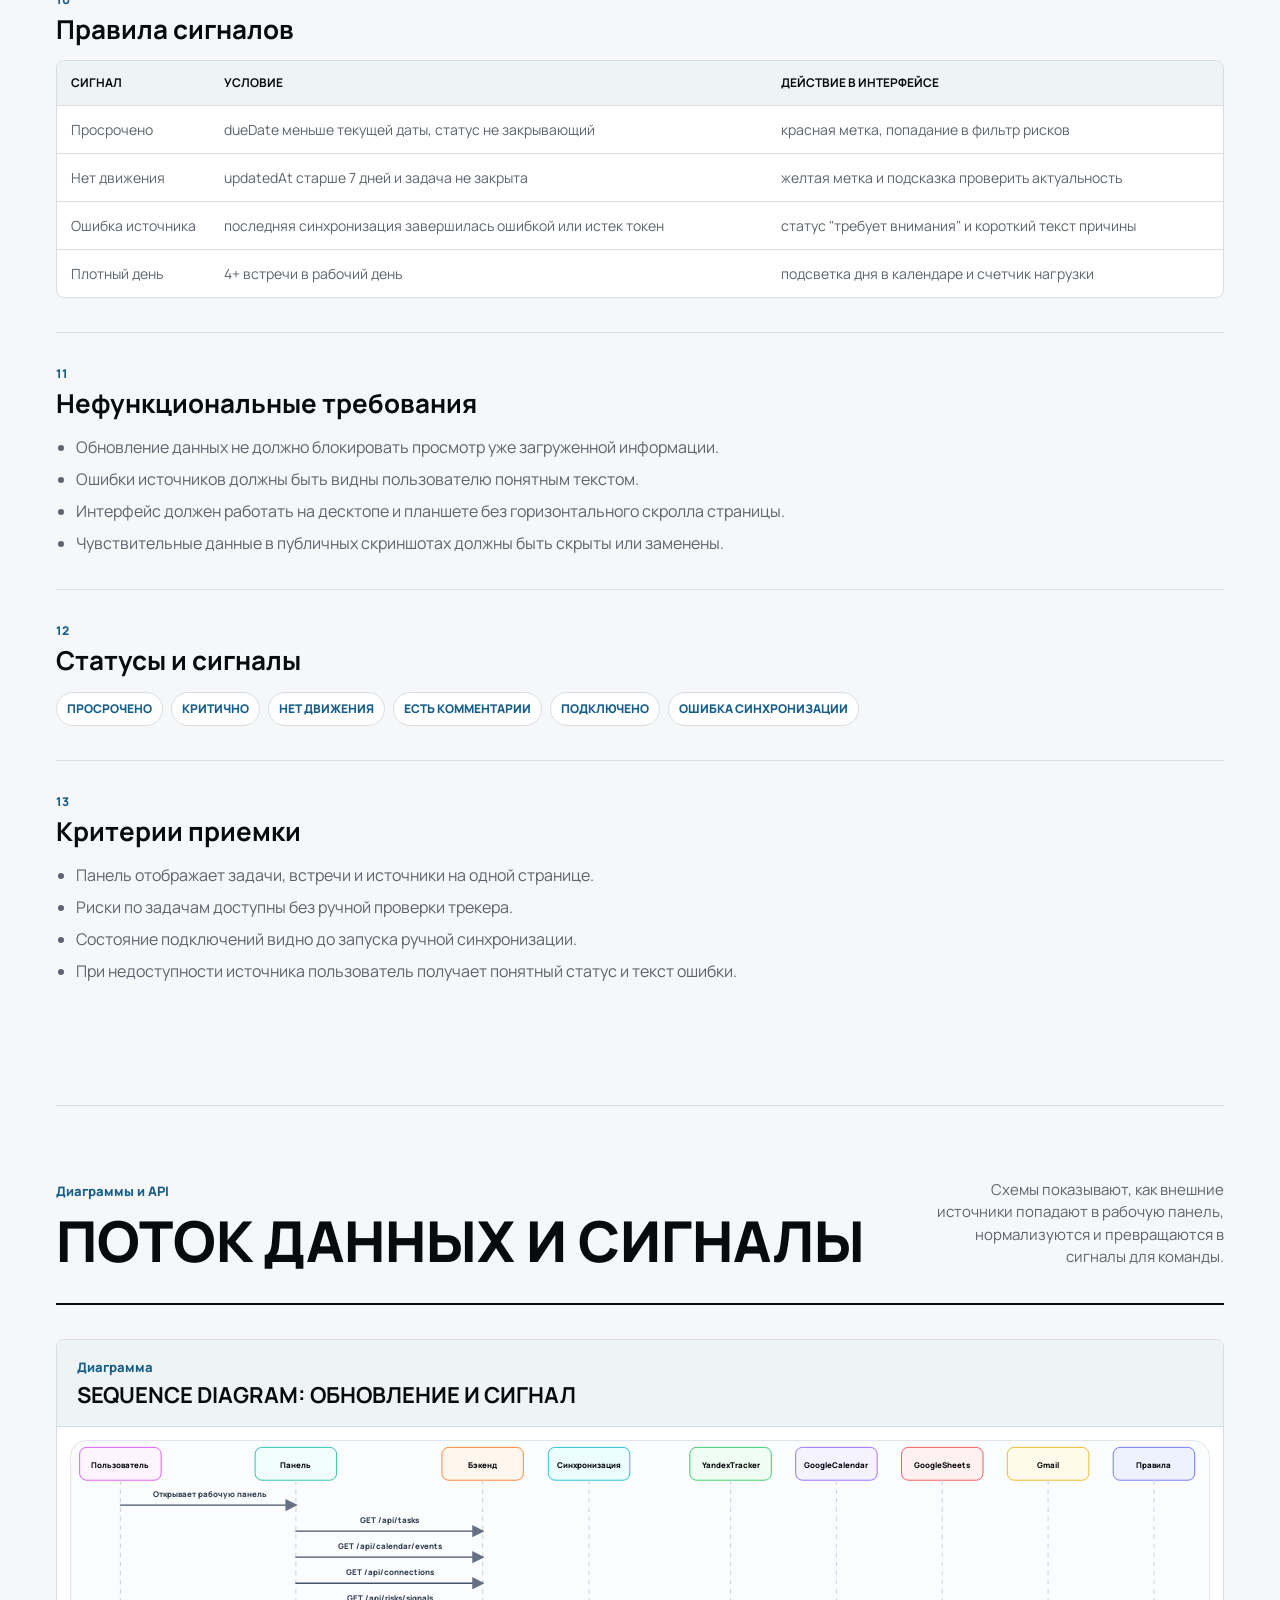
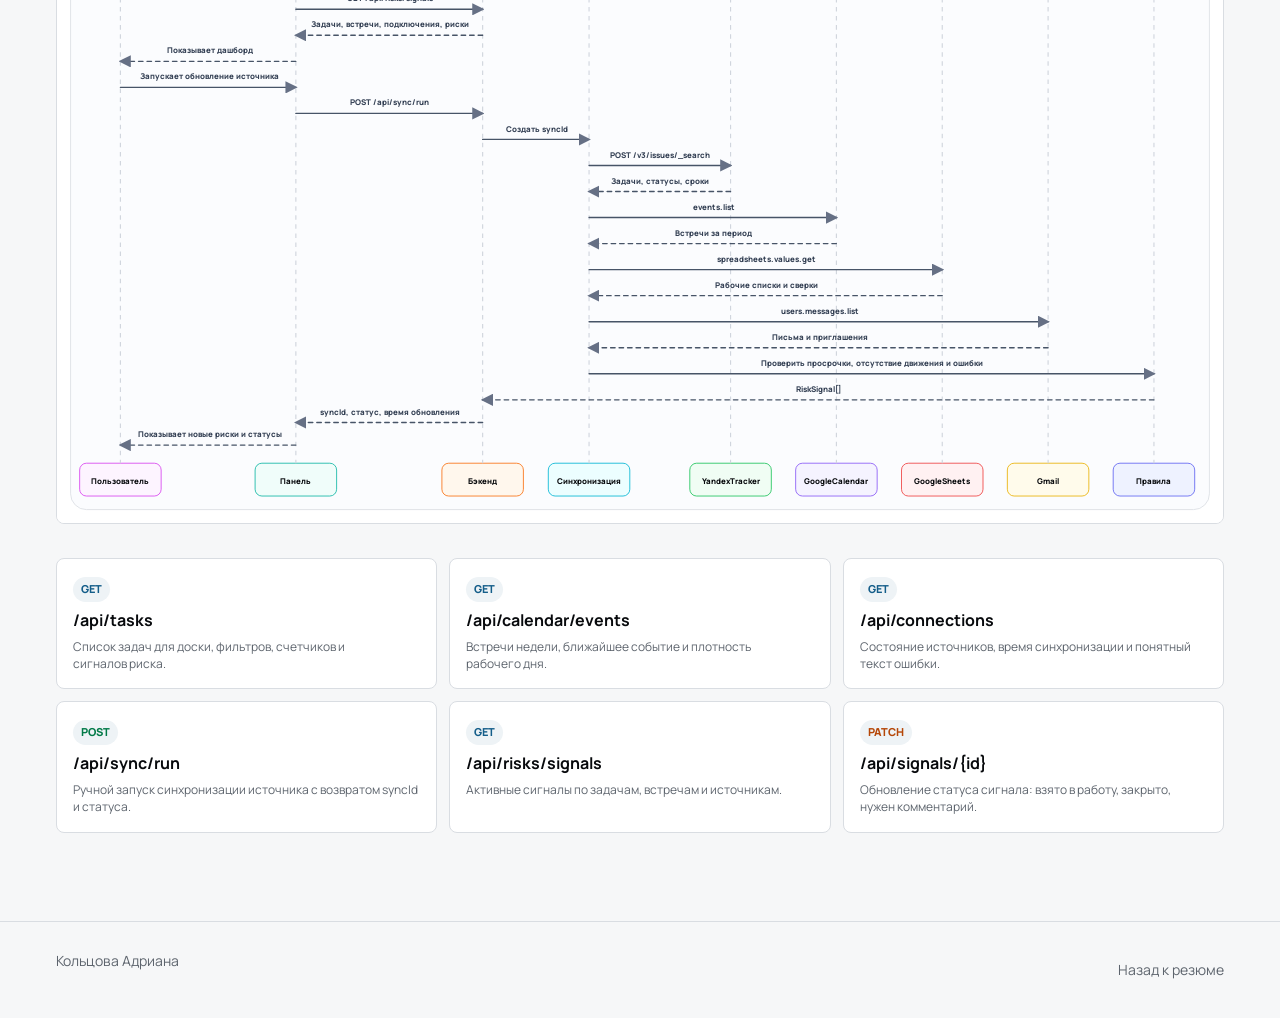
==== commit 76f46e07: "Align resume with HH and clarify case estimates" ====
--- a/case-product-panel-diagram.html
+++ b/case-product-panel-diagram.html
@@ -1,1062 +1,1062 @@
-<!doctype html>
-<html lang="ru" data-theme="air">
-  <head>
-    <meta charset="utf-8" />
-    <meta name="viewport" content="width=device-width, initial-scale=1" />
-    <title>Диаграммы - Продуктовая рабочая панель</title>
-    <meta http-equiv="refresh" content="0; url=portfolio.html#case-diagrams" />
-    <link rel="canonical" href="portfolio.html#case-diagrams" />
-    <script>
-      window.location.replace("portfolio.html#case-diagrams");
-    </script>
-    <meta
-      name="description"
-      content="PDF-диаграммы продуктовой рабочей панели: поток данных и жизненный цикл сигнала."
-    />
-    <link rel="preconnect" href="https://fonts.googleapis.com" />
-    <link rel="preconnect" href="https://fonts.gstatic.com" crossorigin />
-    <link href="https://fonts.googleapis.com/css2?family=Manrope:wght@400;500;600;700;800&display=swap" rel="stylesheet" />
-    <style>
-      :root {
-        color-scheme: light;
-        --bg: #eef2f6;
-        --ink: #101828;
-        --muted: #475467;
-        --line: #d0d5dd;
-        --paper: #ffffff;
-        --soft: #f2f4f7;
-        --blue: #0b5cff;
-        --blue-soft: #eef4ff;
-        --green: #027a48;
-        --green-soft: #ecfdf3;
-        --amber: #b54708;
-        --amber-soft: #fffaeb;
-        --red: #b42318;
-        --red-soft: #fef3f2;
-      }
-
-      * {
-        box-sizing: border-box;
-      }
-
-      body {
-        margin: 0;
-        background: var(--bg);
-        color: var(--ink);
-        font-family: "Manrope", Arial, sans-serif;
-        line-height: 1.45;
-        word-break: normal;
-        overflow-wrap: break-word;
-      }
-
-      .page {
-        width: min(1180px, calc(100% - 32px));
-        margin: 28px auto;
-        padding: 42px;
-        border: 1px solid var(--line);
-        border-radius: 12px;
-        background: var(--paper);
-      }
-
-      header {
-        display: grid;
-        grid-template-columns: minmax(0, 1fr) 320px;
-        gap: 28px;
-        align-items: end;
-        padding-bottom: 28px;
-        border-bottom: 2px solid var(--ink);
-      }
-
-      .case-topbar {
-        display: grid;
-        grid-template-columns: auto 1fr;
-        gap: 18px;
-        align-items: center;
-        margin-bottom: 34px;
-      }
-
-      .case-brand {
-        display: grid;
-        width: 50px;
-        height: 50px;
-        place-items: center;
-        border: 1px solid var(--line);
-        border-radius: 8px;
-        background: var(--ink);
-        color: var(--bg);
-        font-size: 20px;
-        font-weight: 800;
-        text-decoration: none;
-      }
-
-      .case-topnav {
-        display: flex;
-        flex-wrap: wrap;
-        gap: 10px;
-      }
-
-      .case-topnav a {
-        display: inline-flex;
-        align-items: center;
-        justify-content: center;
-        min-height: 38px;
-        padding: 8px 12px;
-        border: 1px solid var(--line);
-        border-radius: 8px;
-        color: var(--muted);
-        font-size: 12px;
-        font-weight: 800;
-        text-align: center;
-        text-decoration: none;
-        text-transform: uppercase;
-        white-space: nowrap;
-      }
-
-      .case-topnav a:hover,
-      .case-links a:hover {
-        border-color: var(--blue);
-        color: var(--blue);
-      }
-
-      .label,
-      .kicker,
-      .metric span {
-        color: var(--blue);
-        font-size: 12px;
-        font-weight: 800;
-        letter-spacing: 0.08em;
-        text-transform: uppercase;
-      }
-
-      h1,
-      h2,
-      p {
-        margin-top: 0;
-      }
-
-      h1,
-      h2,
-      h3,
-      .signal-step strong,
-      .metric strong,
-      .api-card strong,
-      .adapter-card strong,
-      .contract strong {
-        text-wrap: balance;
-      }
-
-      p,
-      .note,
-      .diagram-title p,
-      .pill p,
-      .signal-step p,
-      .metric p,
-      .api-card p,
-      .adapter-card p,
-      .contract p {
-        text-wrap: pretty;
-      }
-
-      h1 {
-        max-width: 820px;
-        margin-bottom: 0;
-        font-size: 44px;
-        line-height: 1.04;
-        letter-spacing: 0;
-        text-transform: uppercase;
-        text-wrap: balance;
-      }
-
-      .note {
-        margin: 0;
-        color: var(--muted);
-        font-size: 14px;
-        text-align: right;
-      }
-
-      .diagram-title {
-        display: flex;
-        justify-content: space-between;
-        gap: 24px;
-        align-items: end;
-        margin: 0 0 20px;
-      }
-
-      .diagram-title h2 {
-        margin: 6px 0 0;
-        font-size: 24px;
-        line-height: 1.12;
-      }
-
-      .diagram-title p {
-        max-width: 430px;
-        margin: 0;
-        color: var(--muted);
-        font-size: 13px;
-        text-align: right;
-      }
-
-      .pipeline {
-        display: grid;
-        grid-template-columns: repeat(4, minmax(0, 1fr));
-        gap: 34px;
-      }
-
-      .stage-card {
-        position: relative;
-        display: grid;
-        grid-template-rows: auto 1fr;
-        min-height: 360px;
-        padding: 18px;
-        border: 1px solid var(--line);
-        border-radius: 12px;
-        background: var(--paper);
-      }
-
-      .stage-card:not(:last-child)::before {
-        content: "";
-        position: absolute;
-        top: 50%;
-        right: -35px;
-        width: 34px;
-        height: 2px;
-        background: #667085;
-        transform: translateY(-50%);
-      }
-
-      .stage-card:not(:last-child)::after {
-        content: "";
-        position: absolute;
-        top: 50%;
-        right: -35px;
-        width: 0;
-        height: 0;
-        border-top: 7px solid transparent;
-        border-bottom: 7px solid transparent;
-        border-left: 10px solid #667085;
-        transform: translateY(-50%);
-      }
-
-      .stage-head {
-        min-height: 86px;
-        padding-bottom: 16px;
-        border-bottom: 1px solid var(--line);
-      }
-
-      .stage-head h3 {
-        margin: 7px 0 0;
-        font-size: 20px;
-        line-height: 1.12;
-      }
-
-      .stage-body {
-        display: grid;
-        gap: 10px;
-        align-content: start;
-        padding-top: 16px;
-      }
-
-      .pill {
-        padding: 12px;
-        border: 1px solid var(--line);
-        border-radius: 9px;
-        background: var(--soft);
-      }
-
-      .pill strong {
-        display: block;
-        margin-bottom: 5px;
-        font-size: 15px;
-        line-height: 1.12;
-      }
-
-      .pill p {
-        margin: 0;
-        color: var(--muted);
-        font-size: 12px;
-      }
-
-      .source {
-        background: var(--blue-soft);
-        border-color: #84adff;
-      }
-
-      .source .pill {
-        background: var(--paper);
-        border-color: #b2ccff;
-      }
-
-      .process {
-        background: var(--soft);
-      }
-
-      .rules {
-        background: var(--amber-soft);
-        border-color: #fdb022;
-      }
-
-      .rules .pill {
-        background: var(--paper);
-        border-color: #fedf89;
-      }
-
-      .rules .danger {
-        background: var(--red-soft);
-        border-color: #fda29b;
-      }
-
-      .result {
-        background: var(--green-soft);
-        border-color: #75e0a7;
-      }
-
-      .result .pill {
-        background: var(--paper);
-        border-color: #a6f4c5;
-      }
-
-      .signal-flow {
-        display: grid;
-        grid-template-columns: repeat(5, minmax(0, 1fr));
-        gap: 24px;
-        margin-top: 16px;
-      }
-
-      .signal-step {
-        position: relative;
-        min-height: 132px;
-        padding: 16px;
-        border: 1px solid var(--line);
-        border-radius: 12px;
-        background: var(--paper);
-      }
-
-      .signal-step:not(:last-child)::before {
-        content: "";
-        position: absolute;
-        top: 50%;
-        right: -24px;
-        width: 24px;
-        height: 2px;
-        background: #667085;
-        transform: translateY(-50%);
-      }
-
-      .signal-step:not(:last-child)::after {
-        content: "";
-        position: absolute;
-        top: 50%;
-        right: -24px;
-        width: 0;
-        height: 0;
-        border-top: 7px solid transparent;
-        border-bottom: 7px solid transparent;
-        border-left: 10px solid #667085;
-        transform: translateY(-50%);
-      }
-
-      .signal-step span {
-        display: grid;
-        width: 28px;
-        height: 28px;
-        place-items: center;
-        margin-bottom: 14px;
-        border-radius: 50%;
-        background: var(--ink);
-        color: var(--paper);
-        font-size: 12px;
-        font-weight: 800;
-      }
-
-      .signal-step strong {
-        display: block;
-        margin-bottom: 6px;
-        font-size: 16px;
-        line-height: 1.1;
-      }
-
-      .signal-step p {
-        margin: 0;
-        color: var(--muted);
-        font-size: 12px;
-      }
-
-      .sequence-diagram {
-        display: grid;
-        gap: 1px;
-        overflow-x: auto;
-        border: 1px solid var(--line);
-        border-radius: 12px;
-        background: var(--line);
-      }
-
-      .sequence-title,
-      .sequence-lanes,
-      .sequence-row {
-        display: grid;
-        grid-template-columns: 42px repeat(5, minmax(148px, 1fr));
-        min-width: 840px;
-      }
-
-      .sequence-title {
-        grid-template-columns: 1fr;
-        gap: 6px;
-        min-width: 0;
-        padding: 18px;
-        background: var(--paper);
-      }
-
-      .sequence-title strong {
-        font-size: 20px;
-        line-height: 1.12;
-        text-transform: uppercase;
-      }
-
-      .sequence-lanes span,
-      .sequence-row > * {
-        min-width: 0;
-        padding: 12px;
-        background: var(--paper);
-      }
-
-      .sequence-lanes {
-        color: var(--blue);
-        font-size: 12px;
-        font-weight: 900;
-        text-align: center;
-        text-transform: uppercase;
-      }
-
-      .sequence-lanes::before {
-        content: "";
-        background: var(--soft);
-      }
-
-      .sequence-row span {
-        display: grid;
-        place-items: center;
-        background: var(--ink);
-        color: var(--paper);
-        font-size: 12px;
-        font-weight: 900;
-      }
-
-      .sequence-row p {
-        position: relative;
-        min-height: 58px;
-        margin: 0;
-        color: var(--muted);
-        font-size: 12px;
-        line-height: 1.4;
-      }
-
-      .sequence-row p:not(:empty)::before {
-        content: "";
-        position: absolute;
-        top: 50%;
-        left: -7px;
-        width: 8px;
-        height: 8px;
-        border-radius: 50%;
-        background: var(--blue);
-        transform: translateY(-50%);
-      }
-
-      .metrics {
-        display: grid;
-        grid-template-columns: repeat(3, minmax(0, 1fr));
-        gap: 14px;
-        margin-top: 0;
-      }
-
-      .metric {
-        padding: 16px;
-        border: 1px solid var(--line);
-        border-radius: 12px;
-        background: var(--soft);
-      }
-
-      .metric strong {
-        display: block;
-        margin: 8px 0;
-        font-size: 24px;
-        line-height: 1;
-      }
-
-      .metric p {
-        margin: 0;
-        color: var(--muted);
-        font-size: 13px;
-      }
-
-      .api-grid {
-        display: grid;
-        grid-template-columns: repeat(3, minmax(0, 1fr));
-        gap: 12px;
-        margin-top: 16px;
-      }
-
-      .api-card {
-        min-width: 0;
-        padding: 15px;
-        border: 1px solid var(--line);
-        border-radius: 12px;
-        background: var(--paper);
-      }
-
-      .api-card strong {
-        display: block;
-        margin: 10px 0 8px;
-        font-size: 16px;
-        line-height: 1.12;
-        overflow-wrap: anywhere;
-      }
-
-      .api-card p {
-        margin: 0;
-        color: var(--muted);
-        font-size: 12px;
-      }
-
-      .method {
-        display: inline-flex;
-        align-items: center;
-        min-height: 24px;
-        padding: 4px 8px;
-        border-radius: 999px;
-        background: var(--blue-soft);
-        color: var(--blue);
-        font-size: 11px;
-        font-weight: 800;
-        white-space: nowrap;
-      }
-
-      .method.post {
-        background: var(--green-soft);
-        color: var(--green);
-      }
-
-      .method.patch {
-        background: var(--amber-soft);
-        color: var(--amber);
-      }
-
-      .contract {
-        display: grid;
-        grid-template-columns: 0.75fr 1fr 1fr;
-        gap: 1px;
-        overflow: hidden;
-        margin-top: 16px;
-        border: 1px solid var(--line);
-        border-radius: 12px;
-        background: var(--line);
-      }
-
-      .contract div {
-        padding: 14px;
-        background: var(--soft);
-      }
-
-      .contract strong {
-        display: block;
-        margin-bottom: 6px;
-        font-size: 14px;
-      }
-
-      .contract p {
-        margin: 0;
-        color: var(--muted);
-        font-size: 12px;
-        overflow-wrap: anywhere;
-      }
-
-      .adapter-grid {
-        display: grid;
-        grid-template-columns: repeat(4, minmax(0, 1fr));
-        gap: 12px;
-        margin-top: 16px;
-      }
-
-      .adapter-card {
-        padding: 14px;
-        border: 1px solid #b2ccff;
-        border-radius: 12px;
-        background: var(--blue-soft);
-      }
-
-      .adapter-card span {
-        display: inline-flex;
-        margin-bottom: 9px;
-        color: var(--blue);
-        font-size: 11px;
-        font-weight: 800;
-        text-transform: uppercase;
-      }
-
-      .adapter-card strong {
-        display: block;
-        margin-bottom: 7px;
-        font-size: 15px;
-        line-height: 1.12;
-        overflow-wrap: anywhere;
-      }
-
-      .adapter-card p {
-        margin: 0;
-        color: var(--muted);
-        font-size: 12px;
-      }
-
-      main > section {
-        padding: 34px 0;
-      }
-
-      main > section + section {
-        border-top: 1px solid var(--line);
-      }
-
-      .case-links {
-        display: flex;
-        flex-wrap: wrap;
-        gap: 10px;
-        margin: 18px 0 0;
-      }
-
-      .case-links a {
-        display: inline-flex;
-        align-items: center;
-        min-height: 38px;
-        padding: 8px 12px;
-        border: 1px solid var(--line);
-        border-radius: 8px;
-        color: var(--ink);
-        font-size: 12px;
-        font-weight: 800;
-        text-decoration: none;
-        text-transform: uppercase;
-      }
-
-      @media (max-width: 980px) {
-        .page {
-          width: 100%;
-          margin: 0;
-          padding: 24px;
-          border: 0;
-          border-radius: 0;
-        }
-
-        header,
-        .case-topbar,
-        .pipeline,
-        .signal-flow,
-        .metrics,
-        .api-grid,
-        .adapter-grid,
-        .contract {
-          grid-template-columns: 1fr;
-        }
-
-        .note,
-        .diagram-title p {
-          text-align: left;
-        }
-
-        .diagram-title {
-          display: grid;
-          gap: 10px;
-        }
-
-        .stage-card,
-        .signal-step {
-          min-height: auto;
-        }
-
-        .stage-card:not(:last-child)::before,
-        .signal-step:not(:last-child)::before {
-          top: auto;
-          right: 50%;
-          bottom: -24px;
-          width: 2px;
-          height: 24px;
-          transform: translateX(50%);
-        }
-
-        .stage-card:not(:last-child)::after,
-        .signal-step:not(:last-child)::after {
-          top: auto;
-          right: 50%;
-          bottom: -34px;
-          border-top: 10px solid #667085;
-          border-right: 7px solid transparent;
-          border-bottom: 0;
-          border-left: 7px solid transparent;
-          transform: translateX(50%);
-        }
-
-        h1 {
-          font-size: 34px;
-        }
-
-        main > section {
-          padding: 30px 0;
-        }
-
-        .case-links a {
-          width: 100%;
-          justify-content: center;
-          text-align: center;
-        }
-
-        .case-topnav a {
-          width: 100%;
-          justify-content: center;
-          white-space: normal;
-        }
-      }
-
-      @media print {
-        @page {
-          size: A4 landscape;
-          margin: 9mm;
-        }
-
-        :root {
-          --bg: #ffffff;
-          --ink: #101828;
-          --muted: #475467;
-          --line: #d0d5dd;
-          --paper: #ffffff;
-          --soft: #f2f4f7;
-          --blue: #0b5cff;
-          --blue-soft: #eef4ff;
-          --green: #027a48;
-          --green-soft: #ecfdf3;
-          --amber: #b54708;
-          --amber-soft: #fffaeb;
-          --red: #b42318;
-          --red-soft: #fef3f2;
-        }
-
-        body {
-          background: #ffffff;
-        }
-
-        .page {
-          width: auto;
-          margin: 0;
-          padding: 0;
-          border: 0;
-          border-radius: 0;
-        }
-
-        .pipeline {
-          gap: 28px;
-        }
-
-        .stage-card:not(:last-child)::before {
-          right: -29px;
-          width: 28px;
-        }
-
-        .stage-card:not(:last-child)::after {
-          right: -29px;
-        }
-
-        .stage-card,
-        .signal-step,
-        .sequence-diagram,
-        .metric,
-        .api-card,
-        .adapter-card,
-        .contract {
-          break-inside: avoid;
-        }
-
-        .case-topbar,
-        .case-links {
-          display: none;
-        }
-      }
-    </style>
-  </head>
-  <body>
-    <main class="page">
-      <div class="case-topbar">
-        <a class="case-brand" href="index.html" aria-label="Кольцова Адриана">АК</a>
-        <nav class="case-topnav" aria-label="Страницы кейса">
-          <a href="index.html">Резюме</a>
-          <a href="portfolio.html#case-work-machine">Портфолио</a>
-          <a href="portfolio.html#case-tz">ТЗ</a>
-          <a href="case-product-panel-diagram.html">Диаграммы и API</a>
-        </nav>
-      </div>
-
-      <header>
-        <div>
-          <p class="label">Диаграммы / для PDF</p>
-          <h1>Рабочая панель: поток данных и сигналы</h1>
-        </div>
-        <p class="note">
-          Схемы показывают, как данные попадают в панель, превращаются в сигналы
-          и помогают команде быстрее находить блокеры.
-        </p>
-      </header>
-
-      <section aria-label="Диаграмма потока данных">
-        <div class="diagram-title">
-          <div>
-            <span class="kicker">Диаграмма 01</span>
-            <h2>Поток данных в рабочую панель</h2>
-          </div>
-          <p>Основной контур: от внешних сервисов до экранов, которые использует аналитик, продакт или менеджер.</p>
-        </div>
-
-        <div class="pipeline">
-          <article class="stage-card source">
-            <div class="stage-head">
-              <span class="kicker">01 вход</span>
-              <h3>Источники</h3>
-            </div>
-            <div class="stage-body">
-              <div class="pill"><strong>Yandex Tracker</strong><p>задачи, статусы, сроки, приоритеты</p></div>
-              <div class="pill"><strong>Google Calendar</strong><p>встречи, нагрузка, ближайшие события</p></div>
-              <div class="pill"><strong>Google Sheets</strong><p>партнеры, сверки, рабочие списки</p></div>
-              <div class="pill"><strong>Gmail</strong><p>письма, приглашения, коммуникации</p></div>
-            </div>
-          </article>
-
-          <article class="stage-card process">
-            <div class="stage-head">
-              <span class="kicker">02 обработка</span>
-              <h3>Единая модель</h3>
-            </div>
-            <div class="stage-body">
-              <div class="pill"><strong>Проверка доступа</strong><p>подключение, токен, понятная ошибка</p></div>
-              <div class="pill"><strong>Нормализация</strong><p>id, владелец, срок, статус, ссылка</p></div>
-              <div class="pill"><strong>Свежесть данных</strong><p>последняя синхронизация и источник</p></div>
-            </div>
-          </article>
-
-          <article class="stage-card rules">
-            <div class="stage-head">
-              <span class="kicker">03 логика</span>
-              <h3>Правила сигналов</h3>
-            </div>
-            <div class="stage-body">
-              <div class="pill danger"><strong>Просрочка</strong><p>срок прошел, задача не закрыта</p></div>
-              <div class="pill"><strong>Нет движения</strong><p>нет обновлений 7+ дней</p></div>
-              <div class="pill"><strong>Сбой источника</strong><p>ошибка доступа или синхронизации</p></div>
-              <div class="pill"><strong>Плотный день</strong><p>4+ встречи в рабочем дне</p></div>
-            </div>
-          </article>
-
-          <article class="stage-card result">
-            <div class="stage-head">
-              <span class="kicker">04 выход</span>
-              <h3>Рабочие экраны</h3>
-            </div>
-            <div class="stage-body">
-              <div class="pill"><strong>Дашборд</strong><p>фокус дня и общая картина</p></div>
-              <div class="pill"><strong>Доска задач</strong><p>статусы, фильтры, блокеры</p></div>
-              <div class="pill"><strong>Календарь</strong><p>неделя, встречи, загрузка</p></div>
-              <div class="pill"><strong>Подключения</strong><p>источники, ошибки, время обновления</p></div>
-            </div>
-          </article>
-        </div>
-      </section>
-
-      <section aria-label="Диаграмма жизненного цикла сигнала">
-        <div class="diagram-title">
-          <div>
-            <span class="kicker">Диаграмма 02</span>
-            <h2>Жизненный цикл сигнала риска</h2>
-          </div>
-          <p>Эта схема показывает, что происходит после обновления данных и как сигнал превращается в действие команды.</p>
-        </div>
-
-        <div class="signal-flow">
-          <article class="signal-step">
-            <span>1</span>
-            <strong>Данные обновились</strong>
-            <p>панель получила задачи, встречи и статусы источников</p>
-          </article>
-          <article class="signal-step">
-            <span>2</span>
-            <strong>Правило сработало</strong>
-            <p>найдена просрочка, сбой источника или задача без движения</p>
-          </article>
-          <article class="signal-step">
-            <span>3</span>
-            <strong>Сигнал показан</strong>
-            <p>риск виден в дашборде, фильтре или карточке задачи</p>
-          </article>
-          <article class="signal-step">
-            <span>4</span>
-            <strong>Команда действует</strong>
-            <p>появляется вопрос, созвон, эскалация или обновление статуса</p>
-          </article>
-          <article class="signal-step">
-            <span>5</span>
-            <strong>Риск закрыт</strong>
-            <p>задача обновлена, источник восстановлен, блокер снят</p>
-          </article>
-        </div>
-      </section>
-
-      <section aria-label="Sequence diagram синхронизации источников">
-        <div class="diagram-title">
-          <div>
-            <span class="kicker">Диаграмма 03</span>
-            <h2>Sequence diagram: синхронизация источников</h2>
-          </div>
-          <p>Сценарий показывает, как пользователь запускает обновление, а панель получает данные и показывает риск.</p>
-        </div>
-
-        <div class="sequence-diagram" aria-label="Sequence diagram: синхронизация источников и показ сигнала">
-          <div class="sequence-title">
-            <span class="kicker">Sequence diagram</span>
-            <strong>Синхронизация источников и показ сигнала</strong>
-          </div>
-          <div class="sequence-lanes">
-            <span>Пользователь</span>
-            <span>Рабочая панель</span>
-            <span>Sync API</span>
-            <span>Внешние источники</span>
-            <span>Risk Engine</span>
-          </div>
-          <div class="sequence-row">
-            <span>1</span>
-            <p>открывает панель</p>
-            <p>GET /api/tasks, /api/calendar/events, /api/connections</p>
-            <p>запрашивает актуальные данные</p>
-            <p>Yandex Tracker, Calendar, Sheets, Gmail</p>
-            <p></p>
-          </div>
-          <div class="sequence-row">
-            <span>2</span>
-            <p></p>
-            <p>показывает кэш и время последней синхронизации</p>
-            <p>нормализует задачи, встречи и статусы источников</p>
-            <p>возвращают данные или понятную ошибку</p>
-            <p></p>
-          </div>
-          <div class="sequence-row">
-            <span>3</span>
-            <p>запускает ручную синхронизацию</p>
-            <p>POST /api/sync/run</p>
-            <p>создает syncId и обновляет источник</p>
-            <p>возвращают результат обновления</p>
-            <p>проверяет просрочку, критичность и отсутствие движения</p>
-          </div>
-          <div class="sequence-row">
-            <span>4</span>
-            <p>видит сигнал и переходит в задачу</p>
-            <p>GET /api/risks/signals</p>
-            <p>возвращает активные сигналы</p>
-            <p></p>
-            <p>формирует reason и actionHint</p>
-          </div>
-        </div>
-      </section>
-
-      <section aria-label="API методы панели">
-        <div class="diagram-title">
-          <div>
-            <span class="kicker">Диаграмма 04</span>
-            <h2>API-методы и контракты данных</h2>
-          </div>
-          <p>Минимальный набор ручек для MVP: получение данных, запуск синхронизации и работа с сигналами риска.</p>
-        </div>
-
-        <div class="api-grid">
-          <article class="api-card">
-            <span class="method">GET</span>
-            <strong>/api/tasks</strong>
-            <p>Параметры: status, assignee, riskOnly, updatedBefore. Ответ: список задач для доски и фильтров.</p>
-          </article>
-          <article class="api-card">
-            <span class="method">GET</span>
-            <strong>/api/calendar/events</strong>
-            <p>Параметры: dateFrom, dateTo, owner. Ответ: встречи недели, ближайшее событие и плотность дня.</p>
-          </article>
-          <article class="api-card">
-            <span class="method">GET</span>
-            <strong>/api/connections</strong>
-            <p>Параметры: source, status. Ответ: состояние источников, время синхронизации и текст ошибки.</p>
-          </article>
-          <article class="api-card">
-            <span class="method post">POST</span>
-            <strong>/api/sync/run</strong>
-            <p>Тело: source, force. Ответ: syncId, status, startedAt. Запускает ручное обновление источника.</p>
-          </article>
-          <article class="api-card">
-            <span class="method">GET</span>
-            <strong>/api/risks/signals</strong>
-            <p>Параметры: severity, type, entityType. Ответ: активные сигналы по задачам, встречам и источникам.</p>
-          </article>
-          <article class="api-card">
-            <span class="method patch">PATCH</span>
-            <strong>/api/signals/{id}</strong>
-            <p>Тело: status, comment. Ответ: обновленный сигнал. Нужен для отметки "взято в работу" или "закрыто".</p>
-          </article>
-        </div>
-
-        <div class="adapter-grid" aria-label="Методы внешних API источников">
-          <article class="adapter-card">
-            <span>Yandex Tracker REST</span>
-            <strong>POST /v3/issues/_search</strong>
-            <p>получение задач по фильтру: очередь, статус, исполнитель, дата обновления</p>
-          </article>
-          <article class="adapter-card">
-            <span>Google Calendar API</span>
-            <strong>events.list</strong>
-            <p>получение встреч за период: timeMin, timeMax, calendarId, singleEvents</p>
-          </article>
-          <article class="adapter-card">
-            <span>Google Sheets API</span>
-            <strong>spreadsheets.values.get</strong>
-            <p>чтение рабочих списков, партнеров, сверок и справочников</p>
-          </article>
-          <article class="adapter-card">
-            <span>Gmail API</span>
-            <strong>users.messages.list</strong>
-            <p>проверка входящих коммуникаций и приглашений по рабочим фильтрам</p>
-          </article>
-        </div>
-
-        <div class="contract" aria-label="Общий формат ответа API">
-          <div>
-            <strong>Успешный ответ</strong>
-            <p>{ data, meta: { source, syncedAt, total } }</p>
-          </div>
-          <div>
-            <strong>Ошибка источника</strong>
-            <p>{ errorCode, errorText, source, retryAvailable }</p>
-          </div>
-          <div>
-            <strong>Общее правило</strong>
-            <p>панель показывает кэш и время последней синхронизации, если источник временно недоступен</p>
-          </div>
-        </div>
-      </section>
-
-      <section class="metrics" aria-label="Эффект от продукта">
-        <article class="metric">
-          <span>экономия времени</span>
-          <strong>-40 мин/день</strong>
-          <p>на ручной сбор статусов из трекера, календаря, таблиц и почты</p>
-        </article>
-        <article class="metric">
-          <span>меньше переключений</span>
-          <strong>4 сервиса → 1 экран</strong>
-          <p>контекст задачи, встречи и подключения видны рядом</p>
-        </article>
-        <article class="metric">
-          <span>раньше видны блокеры</span>
-          <strong>риски до созвона</strong>
-          <p>команда приходит на статус уже с понятным списком проблем</p>
-        </article>
-      </section>
-    </main>
-  </body>
-</html>
+<!doctype html>
+<html lang="ru" data-theme="air">
+  <head>
+    <meta charset="utf-8" />
+    <meta name="viewport" content="width=device-width, initial-scale=1" />
+    <title>Диаграммы - Продуктовая рабочая панель</title>
+    <meta http-equiv="refresh" content="0; url=portfolio.html#case-diagrams" />
+    <link rel="canonical" href="portfolio.html#case-diagrams" />
+    <script>
+      window.location.replace("portfolio.html#case-diagrams");
+    </script>
+    <meta
+      name="description"
+      content="PDF-диаграммы продуктовой рабочей панели: поток данных и жизненный цикл сигнала."
+    />
+    <link rel="preconnect" href="https://fonts.googleapis.com" />
+    <link rel="preconnect" href="https://fonts.gstatic.com" crossorigin />
+    <link href="https://fonts.googleapis.com/css2?family=Manrope:wght@400;500;600;700;800&display=swap" rel="stylesheet" />
+    <style>
+      :root {
+        color-scheme: light;
+        --bg: #eef2f6;
+        --ink: #101828;
+        --muted: #475467;
+        --line: #d0d5dd;
+        --paper: #ffffff;
+        --soft: #f2f4f7;
+        --blue: #0b5cff;
+        --blue-soft: #eef4ff;
+        --green: #027a48;
+        --green-soft: #ecfdf3;
+        --amber: #b54708;
+        --amber-soft: #fffaeb;
+        --red: #b42318;
+        --red-soft: #fef3f2;
+      }
+
+      * {
+        box-sizing: border-box;
+      }
+
+      body {
+        margin: 0;
+        background: var(--bg);
+        color: var(--ink);
+        font-family: "Manrope", Arial, sans-serif;
+        line-height: 1.45;
+        word-break: normal;
+        overflow-wrap: break-word;
+      }
+
+      .page {
+        width: min(1180px, calc(100% - 32px));
+        margin: 28px auto;
+        padding: 42px;
+        border: 1px solid var(--line);
+        border-radius: 12px;
+        background: var(--paper);
+      }
+
+      header {
+        display: grid;
+        grid-template-columns: minmax(0, 1fr) 320px;
+        gap: 28px;
+        align-items: end;
+        padding-bottom: 28px;
+        border-bottom: 2px solid var(--ink);
+      }
+
+      .case-topbar {
+        display: grid;
+        grid-template-columns: auto 1fr;
+        gap: 18px;
+        align-items: center;
+        margin-bottom: 34px;
+      }
+
+      .case-brand {
+        display: grid;
+        width: 50px;
+        height: 50px;
+        place-items: center;
+        border: 1px solid var(--line);
+        border-radius: 8px;
+        background: var(--ink);
+        color: var(--bg);
+        font-size: 20px;
+        font-weight: 800;
+        text-decoration: none;
+      }
+
+      .case-topnav {
+        display: flex;
+        flex-wrap: wrap;
+        gap: 10px;
+      }
+
+      .case-topnav a {
+        display: inline-flex;
+        align-items: center;
+        justify-content: center;
+        min-height: 38px;
+        padding: 8px 12px;
+        border: 1px solid var(--line);
+        border-radius: 8px;
+        color: var(--muted);
+        font-size: 12px;
+        font-weight: 800;
+        text-align: center;
+        text-decoration: none;
+        text-transform: uppercase;
+        white-space: nowrap;
+      }
+
+      .case-topnav a:hover,
+      .case-links a:hover {
+        border-color: var(--blue);
+        color: var(--blue);
+      }
+
+      .label,
+      .kicker,
+      .metric span {
+        color: var(--blue);
+        font-size: 12px;
+        font-weight: 800;
+        letter-spacing: 0.08em;
+        text-transform: uppercase;
+      }
+
+      h1,
+      h2,
+      p {
+        margin-top: 0;
+      }
+
+      h1,
+      h2,
+      h3,
+      .signal-step strong,
+      .metric strong,
+      .api-card strong,
+      .adapter-card strong,
+      .contract strong {
+        text-wrap: balance;
+      }
+
+      p,
+      .note,
+      .diagram-title p,
+      .pill p,
+      .signal-step p,
+      .metric p,
+      .api-card p,
+      .adapter-card p,
+      .contract p {
+        text-wrap: pretty;
+      }
+
+      h1 {
+        max-width: 820px;
+        margin-bottom: 0;
+        font-size: 44px;
+        line-height: 1.04;
+        letter-spacing: 0;
+        text-transform: uppercase;
+        text-wrap: balance;
+      }
+
+      .note {
+        margin: 0;
+        color: var(--muted);
+        font-size: 14px;
+        text-align: right;
+      }
+
+      .diagram-title {
+        display: flex;
+        justify-content: space-between;
+        gap: 24px;
+        align-items: end;
+        margin: 0 0 20px;
+      }
+
+      .diagram-title h2 {
+        margin: 6px 0 0;
+        font-size: 24px;
+        line-height: 1.12;
+      }
+
+      .diagram-title p {
+        max-width: 430px;
+        margin: 0;
+        color: var(--muted);
+        font-size: 13px;
+        text-align: right;
+      }
+
+      .pipeline {
+        display: grid;
+        grid-template-columns: repeat(4, minmax(0, 1fr));
+        gap: 34px;
+      }
+
+      .stage-card {
+        position: relative;
+        display: grid;
+        grid-template-rows: auto 1fr;
+        min-height: 360px;
+        padding: 18px;
+        border: 1px solid var(--line);
+        border-radius: 12px;
+        background: var(--paper);
+      }
+
+      .stage-card:not(:last-child)::before {
+        content: "";
+        position: absolute;
+        top: 50%;
+        right: -35px;
+        width: 34px;
+        height: 2px;
+        background: #667085;
+        transform: translateY(-50%);
+      }
+
+      .stage-card:not(:last-child)::after {
+        content: "";
+        position: absolute;
+        top: 50%;
+        right: -35px;
+        width: 0;
+        height: 0;
+        border-top: 7px solid transparent;
+        border-bottom: 7px solid transparent;
+        border-left: 10px solid #667085;
+        transform: translateY(-50%);
+      }
+
+      .stage-head {
+        min-height: 86px;
+        padding-bottom: 16px;
+        border-bottom: 1px solid var(--line);
+      }
+
+      .stage-head h3 {
+        margin: 7px 0 0;
+        font-size: 20px;
+        line-height: 1.12;
+      }
+
+      .stage-body {
+        display: grid;
+        gap: 10px;
+        align-content: start;
+        padding-top: 16px;
+      }
+
+      .pill {
+        padding: 12px;
+        border: 1px solid var(--line);
+        border-radius: 9px;
+        background: var(--soft);
+      }
+
+      .pill strong {
+        display: block;
+        margin-bottom: 5px;
+        font-size: 15px;
+        line-height: 1.12;
+      }
+
+      .pill p {
+        margin: 0;
+        color: var(--muted);
+        font-size: 12px;
+      }
+
+      .source {
+        background: var(--blue-soft);
+        border-color: #84adff;
+      }
+
+      .source .pill {
+        background: var(--paper);
+        border-color: #b2ccff;
+      }
+
+      .process {
+        background: var(--soft);
+      }
+
+      .rules {
+        background: var(--amber-soft);
+        border-color: #fdb022;
+      }
+
+      .rules .pill {
+        background: var(--paper);
+        border-color: #fedf89;
+      }
+
+      .rules .danger {
+        background: var(--red-soft);
+        border-color: #fda29b;
+      }
+
+      .result {
+        background: var(--green-soft);
+        border-color: #75e0a7;
+      }
+
+      .result .pill {
+        background: var(--paper);
+        border-color: #a6f4c5;
+      }
+
+      .signal-flow {
+        display: grid;
+        grid-template-columns: repeat(5, minmax(0, 1fr));
+        gap: 24px;
+        margin-top: 16px;
+      }
+
+      .signal-step {
+        position: relative;
+        min-height: 132px;
+        padding: 16px;
+        border: 1px solid var(--line);
+        border-radius: 12px;
+        background: var(--paper);
+      }
+
+      .signal-step:not(:last-child)::before {
+        content: "";
+        position: absolute;
+        top: 50%;
+        right: -24px;
+        width: 24px;
+        height: 2px;
+        background: #667085;
+        transform: translateY(-50%);
+      }
+
+      .signal-step:not(:last-child)::after {
+        content: "";
+        position: absolute;
+        top: 50%;
+        right: -24px;
+        width: 0;
+        height: 0;
+        border-top: 7px solid transparent;
+        border-bottom: 7px solid transparent;
+        border-left: 10px solid #667085;
+        transform: translateY(-50%);
+      }
+
+      .signal-step span {
+        display: grid;
+        width: 28px;
+        height: 28px;
+        place-items: center;
+        margin-bottom: 14px;
+        border-radius: 50%;
+        background: var(--ink);
+        color: var(--paper);
+        font-size: 12px;
+        font-weight: 800;
+      }
+
+      .signal-step strong {
+        display: block;
+        margin-bottom: 6px;
+        font-size: 16px;
+        line-height: 1.1;
+      }
+
+      .signal-step p {
+        margin: 0;
+        color: var(--muted);
+        font-size: 12px;
+      }
+
+      .sequence-diagram {
+        display: grid;
+        gap: 1px;
+        overflow-x: auto;
+        border: 1px solid var(--line);
+        border-radius: 12px;
+        background: var(--line);
+      }
+
+      .sequence-title,
+      .sequence-lanes,
+      .sequence-row {
+        display: grid;
+        grid-template-columns: 42px repeat(5, minmax(148px, 1fr));
+        min-width: 840px;
+      }
+
+      .sequence-title {
+        grid-template-columns: 1fr;
+        gap: 6px;
+        min-width: 0;
+        padding: 18px;
+        background: var(--paper);
+      }
+
+      .sequence-title strong {
+        font-size: 20px;
+        line-height: 1.12;
+        text-transform: uppercase;
+      }
+
+      .sequence-lanes span,
+      .sequence-row > * {
+        min-width: 0;
+        padding: 12px;
+        background: var(--paper);
+      }
+
+      .sequence-lanes {
+        color: var(--blue);
+        font-size: 12px;
+        font-weight: 900;
+        text-align: center;
+        text-transform: uppercase;
+      }
+
+      .sequence-lanes::before {
+        content: "";
+        background: var(--soft);
+      }
+
+      .sequence-row span {
+        display: grid;
+        place-items: center;
+        background: var(--ink);
+        color: var(--paper);
+        font-size: 12px;
+        font-weight: 900;
+      }
+
+      .sequence-row p {
+        position: relative;
+        min-height: 58px;
+        margin: 0;
+        color: var(--muted);
+        font-size: 12px;
+        line-height: 1.4;
+      }
+
+      .sequence-row p:not(:empty)::before {
+        content: "";
+        position: absolute;
+        top: 50%;
+        left: -7px;
+        width: 8px;
+        height: 8px;
+        border-radius: 50%;
+        background: var(--blue);
+        transform: translateY(-50%);
+      }
+
+      .metrics {
+        display: grid;
+        grid-template-columns: repeat(3, minmax(0, 1fr));
+        gap: 14px;
+        margin-top: 0;
+      }
+
+      .metric {
+        padding: 16px;
+        border: 1px solid var(--line);
+        border-radius: 12px;
+        background: var(--soft);
+      }
+
+      .metric strong {
+        display: block;
+        margin: 8px 0;
+        font-size: 24px;
+        line-height: 1;
+      }
+
+      .metric p {
+        margin: 0;
+        color: var(--muted);
+        font-size: 13px;
+      }
+
+      .api-grid {
+        display: grid;
+        grid-template-columns: repeat(3, minmax(0, 1fr));
+        gap: 12px;
+        margin-top: 16px;
+      }
+
+      .api-card {
+        min-width: 0;
+        padding: 15px;
+        border: 1px solid var(--line);
+        border-radius: 12px;
+        background: var(--paper);
+      }
+
+      .api-card strong {
+        display: block;
+        margin: 10px 0 8px;
+        font-size: 16px;
+        line-height: 1.12;
+        overflow-wrap: anywhere;
+      }
+
+      .api-card p {
+        margin: 0;
+        color: var(--muted);
+        font-size: 12px;
+      }
+
+      .method {
+        display: inline-flex;
+        align-items: center;
+        min-height: 24px;
+        padding: 4px 8px;
+        border-radius: 999px;
+        background: var(--blue-soft);
+        color: var(--blue);
+        font-size: 11px;
+        font-weight: 800;
+        white-space: nowrap;
+      }
+
+      .method.post {
+        background: var(--green-soft);
+        color: var(--green);
+      }
+
+      .method.patch {
+        background: var(--amber-soft);
+        color: var(--amber);
+      }
+
+      .contract {
+        display: grid;
+        grid-template-columns: 0.75fr 1fr 1fr;
+        gap: 1px;
+        overflow: hidden;
+        margin-top: 16px;
+        border: 1px solid var(--line);
+        border-radius: 12px;
+        background: var(--line);
+      }
+
+      .contract div {
+        padding: 14px;
+        background: var(--soft);
+      }
+
+      .contract strong {
+        display: block;
+        margin-bottom: 6px;
+        font-size: 14px;
+      }
+
+      .contract p {
+        margin: 0;
+        color: var(--muted);
+        font-size: 12px;
+        overflow-wrap: anywhere;
+      }
+
+      .adapter-grid {
+        display: grid;
+        grid-template-columns: repeat(4, minmax(0, 1fr));
+        gap: 12px;
+        margin-top: 16px;
+      }
+
+      .adapter-card {
+        padding: 14px;
+        border: 1px solid #b2ccff;
+        border-radius: 12px;
+        background: var(--blue-soft);
+      }
+
+      .adapter-card span {
+        display: inline-flex;
+        margin-bottom: 9px;
+        color: var(--blue);
+        font-size: 11px;
+        font-weight: 800;
+        text-transform: uppercase;
+      }
+
+      .adapter-card strong {
+        display: block;
+        margin-bottom: 7px;
+        font-size: 15px;
+        line-height: 1.12;
+        overflow-wrap: anywhere;
+      }
+
+      .adapter-card p {
+        margin: 0;
+        color: var(--muted);
+        font-size: 12px;
+      }
+
+      main > section {
+        padding: 34px 0;
+      }
+
+      main > section + section {
+        border-top: 1px solid var(--line);
+      }
+
+      .case-links {
+        display: flex;
+        flex-wrap: wrap;
+        gap: 10px;
+        margin: 18px 0 0;
+      }
+
+      .case-links a {
+        display: inline-flex;
+        align-items: center;
+        min-height: 38px;
+        padding: 8px 12px;
+        border: 1px solid var(--line);
+        border-radius: 8px;
+        color: var(--ink);
+        font-size: 12px;
+        font-weight: 800;
+        text-decoration: none;
+        text-transform: uppercase;
+      }
+
+      @media (max-width: 980px) {
+        .page {
+          width: 100%;
+          margin: 0;
+          padding: 24px;
+          border: 0;
+          border-radius: 0;
+        }
+
+        header,
+        .case-topbar,
+        .pipeline,
+        .signal-flow,
+        .metrics,
+        .api-grid,
+        .adapter-grid,
+        .contract {
+          grid-template-columns: 1fr;
+        }
+
+        .note,
+        .diagram-title p {
+          text-align: left;
+        }
+
+        .diagram-title {
+          display: grid;
+          gap: 10px;
+        }
+
+        .stage-card,
+        .signal-step {
+          min-height: auto;
+        }
+
+        .stage-card:not(:last-child)::before,
+        .signal-step:not(:last-child)::before {
+          top: auto;
+          right: 50%;
+          bottom: -24px;
+          width: 2px;
+          height: 24px;
+          transform: translateX(50%);
+        }
+
+        .stage-card:not(:last-child)::after,
+        .signal-step:not(:last-child)::after {
+          top: auto;
+          right: 50%;
+          bottom: -34px;
+          border-top: 10px solid #667085;
+          border-right: 7px solid transparent;
+          border-bottom: 0;
+          border-left: 7px solid transparent;
+          transform: translateX(50%);
+        }
+
+        h1 {
+          font-size: 34px;
+        }
+
+        main > section {
+          padding: 30px 0;
+        }
+
+        .case-links a {
+          width: 100%;
+          justify-content: center;
+          text-align: center;
+        }
+
+        .case-topnav a {
+          width: 100%;
+          justify-content: center;
+          white-space: normal;
+        }
+      }
+
+      @media print {
+        @page {
+          size: A4 landscape;
+          margin: 9mm;
+        }
+
+        :root {
+          --bg: #ffffff;
+          --ink: #101828;
+          --muted: #475467;
+          --line: #d0d5dd;
+          --paper: #ffffff;
+          --soft: #f2f4f7;
+          --blue: #0b5cff;
+          --blue-soft: #eef4ff;
+          --green: #027a48;
+          --green-soft: #ecfdf3;
+          --amber: #b54708;
+          --amber-soft: #fffaeb;
+          --red: #b42318;
+          --red-soft: #fef3f2;
+        }
+
+        body {
+          background: #ffffff;
+        }
+
+        .page {
+          width: auto;
+          margin: 0;
+          padding: 0;
+          border: 0;
+          border-radius: 0;
+        }
+
+        .pipeline {
+          gap: 28px;
+        }
+
+        .stage-card:not(:last-child)::before {
+          right: -29px;
+          width: 28px;
+        }
+
+        .stage-card:not(:last-child)::after {
+          right: -29px;
+        }
+
+        .stage-card,
+        .signal-step,
+        .sequence-diagram,
+        .metric,
+        .api-card,
+        .adapter-card,
+        .contract {
+          break-inside: avoid;
+        }
+
+        .case-topbar,
+        .case-links {
+          display: none;
+        }
+      }
+    </style>
+  </head>
+  <body>
+    <main class="page">
+      <div class="case-topbar">
+        <a class="case-brand" href="index.html" aria-label="Кольцова Адриана">АК</a>
+        <nav class="case-topnav" aria-label="Страницы кейса">
+          <a href="index.html">Резюме</a>
+          <a href="portfolio.html#case-work-machine">Портфолио</a>
+          <a href="portfolio.html#case-tz">ТЗ</a>
+          <a href="case-product-panel-diagram.html">Диаграммы и API</a>
+        </nav>
+      </div>
+
+      <header>
+        <div>
+          <p class="label">Диаграммы / для PDF</p>
+          <h1>Рабочая панель: поток данных и сигналы</h1>
+        </div>
+        <p class="note">
+          Схемы показывают, как данные попадают в панель, превращаются в сигналы
+          и помогают команде быстрее находить блокеры.
+        </p>
+      </header>
+
+      <section aria-label="Диаграмма потока данных">
+        <div class="diagram-title">
+          <div>
+            <span class="kicker">Диаграмма 01</span>
+            <h2>Поток данных в рабочую панель</h2>
+          </div>
+          <p>Основной контур: от внешних сервисов до экранов, которые использует аналитик, продакт или менеджер.</p>
+        </div>
+
+        <div class="pipeline">
+          <article class="stage-card source">
+            <div class="stage-head">
+              <span class="kicker">01 вход</span>
+              <h3>Источники</h3>
+            </div>
+            <div class="stage-body">
+              <div class="pill"><strong>Yandex Tracker</strong><p>задачи, статусы, сроки, приоритеты</p></div>
+              <div class="pill"><strong>Google Calendar</strong><p>встречи, нагрузка, ближайшие события</p></div>
+              <div class="pill"><strong>Google Sheets</strong><p>партнеры, сверки, рабочие списки</p></div>
+              <div class="pill"><strong>Gmail</strong><p>письма, приглашения, коммуникации</p></div>
+            </div>
+          </article>
+
+          <article class="stage-card process">
+            <div class="stage-head">
+              <span class="kicker">02 обработка</span>
+              <h3>Единая модель</h3>
+            </div>
+            <div class="stage-body">
+              <div class="pill"><strong>Проверка доступа</strong><p>подключение, токен, понятная ошибка</p></div>
+              <div class="pill"><strong>Нормализация</strong><p>id, владелец, срок, статус, ссылка</p></div>
+              <div class="pill"><strong>Свежесть данных</strong><p>последняя синхронизация и источник</p></div>
+            </div>
+          </article>
+
+          <article class="stage-card rules">
+            <div class="stage-head">
+              <span class="kicker">03 логика</span>
+              <h3>Правила сигналов</h3>
+            </div>
+            <div class="stage-body">
+              <div class="pill danger"><strong>Просрочка</strong><p>срок прошел, задача не закрыта</p></div>
+              <div class="pill"><strong>Нет движения</strong><p>нет обновлений 7+ дней</p></div>
+              <div class="pill"><strong>Сбой источника</strong><p>ошибка доступа или синхронизации</p></div>
+              <div class="pill"><strong>Плотный день</strong><p>4+ встречи в рабочем дне</p></div>
+            </div>
+          </article>
+
+          <article class="stage-card result">
+            <div class="stage-head">
+              <span class="kicker">04 выход</span>
+              <h3>Рабочие экраны</h3>
+            </div>
+            <div class="stage-body">
+              <div class="pill"><strong>Дашборд</strong><p>фокус дня и общая картина</p></div>
+              <div class="pill"><strong>Доска задач</strong><p>статусы, фильтры, блокеры</p></div>
+              <div class="pill"><strong>Календарь</strong><p>неделя, встречи, загрузка</p></div>
+              <div class="pill"><strong>Подключения</strong><p>источники, ошибки, время обновления</p></div>
+            </div>
+          </article>
+        </div>
+      </section>
+
+      <section aria-label="Диаграмма жизненного цикла сигнала">
+        <div class="diagram-title">
+          <div>
+            <span class="kicker">Диаграмма 02</span>
+            <h2>Жизненный цикл сигнала риска</h2>
+          </div>
+          <p>Эта схема показывает, что происходит после обновления данных и как сигнал превращается в действие команды.</p>
+        </div>
+
+        <div class="signal-flow">
+          <article class="signal-step">
+            <span>1</span>
+            <strong>Данные обновились</strong>
+            <p>панель получила задачи, встречи и статусы источников</p>
+          </article>
+          <article class="signal-step">
+            <span>2</span>
+            <strong>Правило сработало</strong>
+            <p>найдена просрочка, сбой источника или задача без движения</p>
+          </article>
+          <article class="signal-step">
+            <span>3</span>
+            <strong>Сигнал показан</strong>
+            <p>риск виден в дашборде, фильтре или карточке задачи</p>
+          </article>
+          <article class="signal-step">
+            <span>4</span>
+            <strong>Команда действует</strong>
+            <p>появляется вопрос, созвон, эскалация или обновление статуса</p>
+          </article>
+          <article class="signal-step">
+            <span>5</span>
+            <strong>Риск закрыт</strong>
+            <p>задача обновлена, источник восстановлен, блокер снят</p>
+          </article>
+        </div>
+      </section>
+
+      <section aria-label="Sequence diagram синхронизации источников">
+        <div class="diagram-title">
+          <div>
+            <span class="kicker">Диаграмма 03</span>
+            <h2>Sequence diagram: синхронизация источников</h2>
+          </div>
+          <p>Сценарий показывает, как пользователь запускает обновление, а панель получает данные и показывает риск.</p>
+        </div>
+
+        <div class="sequence-diagram" aria-label="Sequence diagram: синхронизация источников и показ сигнала">
+          <div class="sequence-title">
+            <span class="kicker">Sequence diagram</span>
+            <strong>Синхронизация источников и показ сигнала</strong>
+          </div>
+          <div class="sequence-lanes">
+            <span>Пользователь</span>
+            <span>Рабочая панель</span>
+            <span>Sync API</span>
+            <span>Внешние источники</span>
+            <span>Risk Engine</span>
+          </div>
+          <div class="sequence-row">
+            <span>1</span>
+            <p>открывает панель</p>
+            <p>GET /api/tasks, /api/calendar/events, /api/connections</p>
+            <p>запрашивает актуальные данные</p>
+            <p>Yandex Tracker, Calendar, Sheets, Gmail</p>
+            <p></p>
+          </div>
+          <div class="sequence-row">
+            <span>2</span>
+            <p></p>
+            <p>показывает кэш и время последней синхронизации</p>
+            <p>нормализует задачи, встречи и статусы источников</p>
+            <p>возвращают данные или понятную ошибку</p>
+            <p></p>
+          </div>
+          <div class="sequence-row">
+            <span>3</span>
+            <p>запускает ручную синхронизацию</p>
+            <p>POST /api/sync/run</p>
+            <p>создает syncId и обновляет источник</p>
+            <p>возвращают результат обновления</p>
+            <p>проверяет просрочку, критичность и отсутствие движения</p>
+          </div>
+          <div class="sequence-row">
+            <span>4</span>
+            <p>видит сигнал и переходит в задачу</p>
+            <p>GET /api/risks/signals</p>
+            <p>возвращает активные сигналы</p>
+            <p></p>
+            <p>формирует reason и actionHint</p>
+          </div>
+        </div>
+      </section>
+
+      <section aria-label="API методы панели">
+        <div class="diagram-title">
+          <div>
+            <span class="kicker">Диаграмма 04</span>
+            <h2>API-методы и контракты данных</h2>
+          </div>
+          <p>Минимальный набор ручек для MVP: получение данных, запуск синхронизации и работа с сигналами риска.</p>
+        </div>
+
+        <div class="api-grid">
+          <article class="api-card">
+            <span class="method">GET</span>
+            <strong>/api/tasks</strong>
+            <p>Параметры: status, assignee, riskOnly, updatedBefore. Ответ: список задач для доски и фильтров.</p>
+          </article>
+          <article class="api-card">
+            <span class="method">GET</span>
+            <strong>/api/calendar/events</strong>
+            <p>Параметры: dateFrom, dateTo, owner. Ответ: встречи недели, ближайшее событие и плотность дня.</p>
+          </article>
+          <article class="api-card">
+            <span class="method">GET</span>
+            <strong>/api/connections</strong>
+            <p>Параметры: source, status. Ответ: состояние источников, время синхронизации и текст ошибки.</p>
+          </article>
+          <article class="api-card">
+            <span class="method post">POST</span>
+            <strong>/api/sync/run</strong>
+            <p>Тело: source, force. Ответ: syncId, status, startedAt. Запускает ручное обновление источника.</p>
+          </article>
+          <article class="api-card">
+            <span class="method">GET</span>
+            <strong>/api/risks/signals</strong>
+            <p>Параметры: severity, type, entityType. Ответ: активные сигналы по задачам, встречам и источникам.</p>
+          </article>
+          <article class="api-card">
+            <span class="method patch">PATCH</span>
+            <strong>/api/signals/{id}</strong>
+            <p>Тело: status, comment. Ответ: обновленный сигнал. Нужен для отметки "взято в работу" или "закрыто".</p>
+          </article>
+        </div>
+
+        <div class="adapter-grid" aria-label="Методы внешних API источников">
+          <article class="adapter-card">
+            <span>Yandex Tracker REST</span>
+            <strong>POST /v3/issues/_search</strong>
+            <p>получение задач по фильтру: очередь, статус, исполнитель, дата обновления</p>
+          </article>
+          <article class="adapter-card">
+            <span>Google Calendar API</span>
+            <strong>events.list</strong>
+            <p>получение встреч за период: timeMin, timeMax, calendarId, singleEvents</p>
+          </article>
+          <article class="adapter-card">
+            <span>Google Sheets API</span>
+            <strong>spreadsheets.values.get</strong>
+            <p>чтение рабочих списков, партнеров, сверок и справочников</p>
+          </article>
+          <article class="adapter-card">
+            <span>Gmail API</span>
+            <strong>users.messages.list</strong>
+            <p>проверка входящих коммуникаций и приглашений по рабочим фильтрам</p>
+          </article>
+        </div>
+
+        <div class="contract" aria-label="Общий формат ответа API">
+          <div>
+            <strong>Успешный ответ</strong>
+            <p>{ data, meta: { source, syncedAt, total } }</p>
+          </div>
+          <div>
+            <strong>Ошибка источника</strong>
+            <p>{ errorCode, errorText, source, retryAvailable }</p>
+          </div>
+          <div>
+            <strong>Общее правило</strong>
+            <p>панель показывает кэш и время последней синхронизации, если источник временно недоступен</p>
+          </div>
+        </div>
+      </section>
+
+      <section class="metrics" aria-label="Эффект от продукта">
+        <article class="metric">
+          <span>экономия времени</span>
+          <strong>15–20 мин/день</strong>
+          <p>оценка экономии на ручном сборе статусов из трекера, календаря, таблиц и почты</p>
+        </article>
+        <article class="metric">
+          <span>меньше переключений</span>
+          <strong>4 сервиса → 1 экран</strong>
+          <p>контекст задачи, встречи и подключения видны рядом</p>
+        </article>
+        <article class="metric">
+          <span>раньше видны блокеры</span>
+          <strong>риски до созвона</strong>
+          <p>команда приходит на статус уже с понятным списком проблем</p>
+        </article>
+      </section>
+    </main>
+  </body>
+</html>
